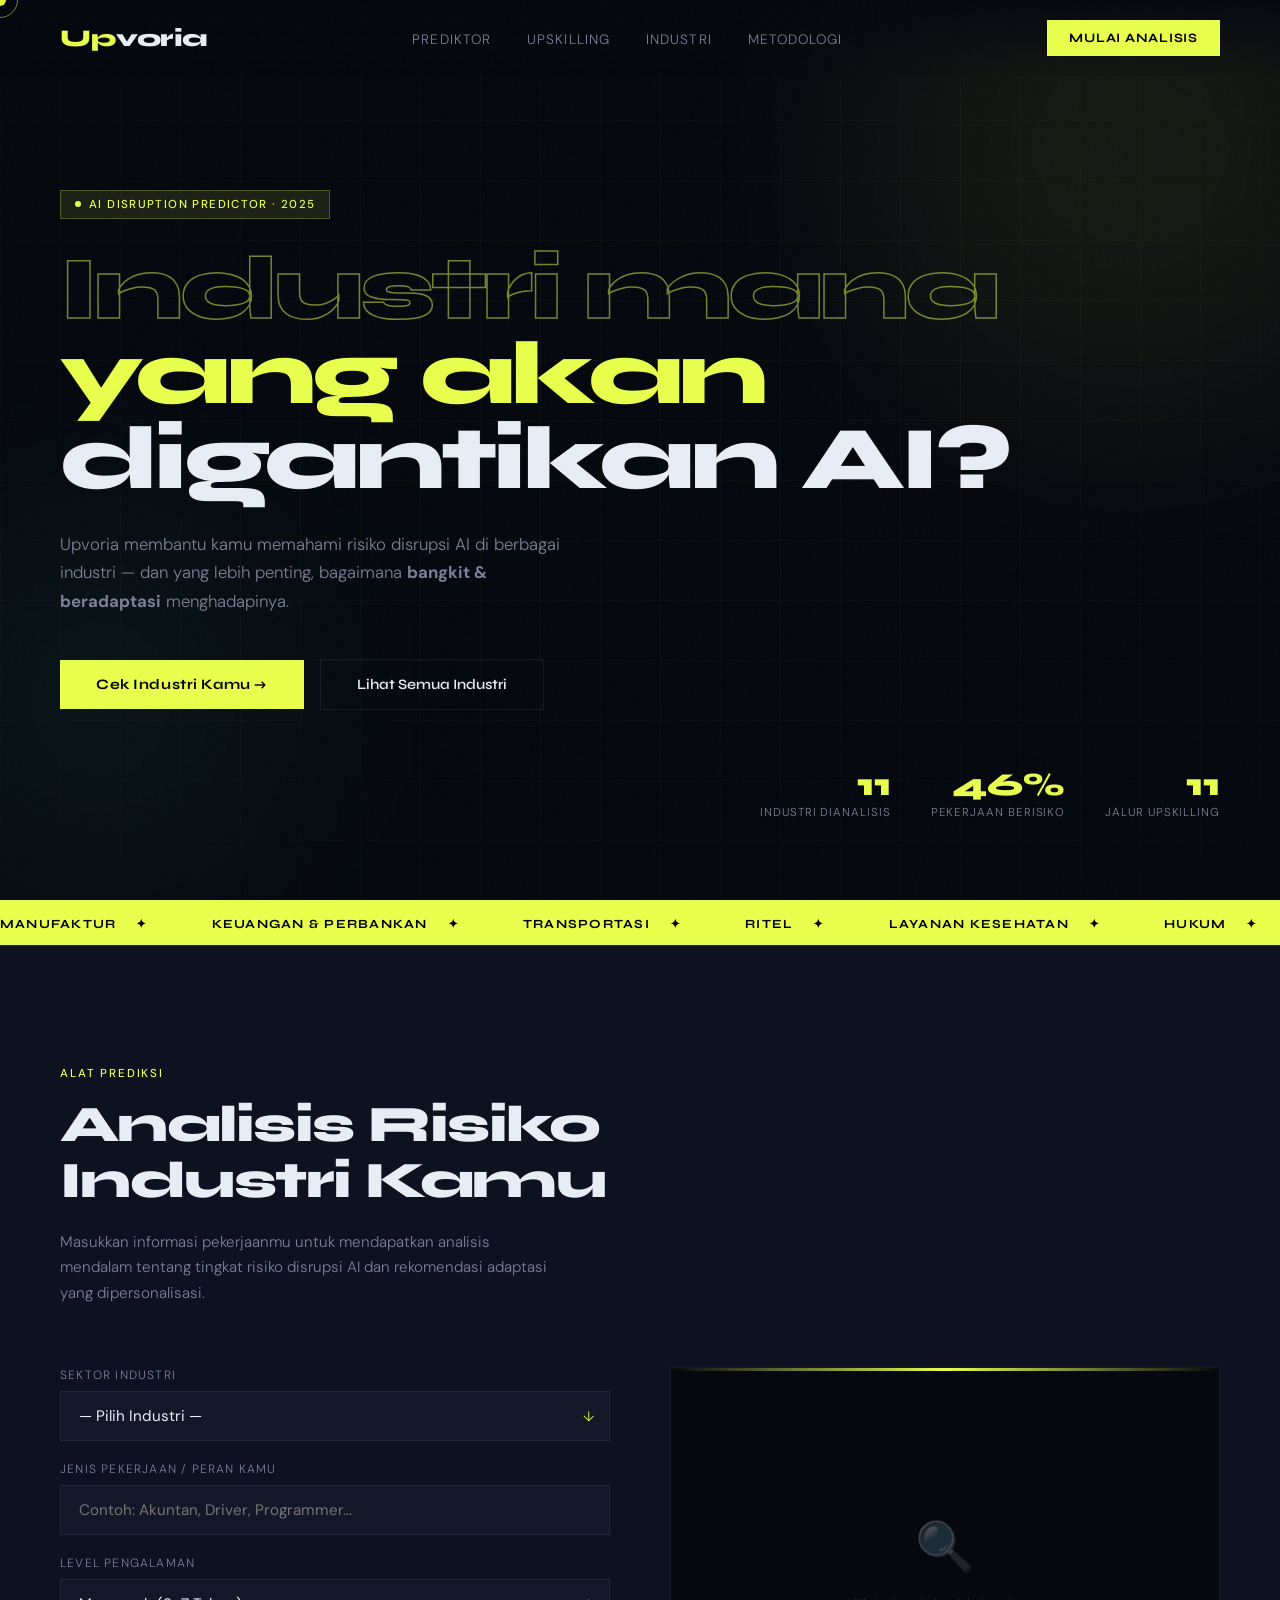
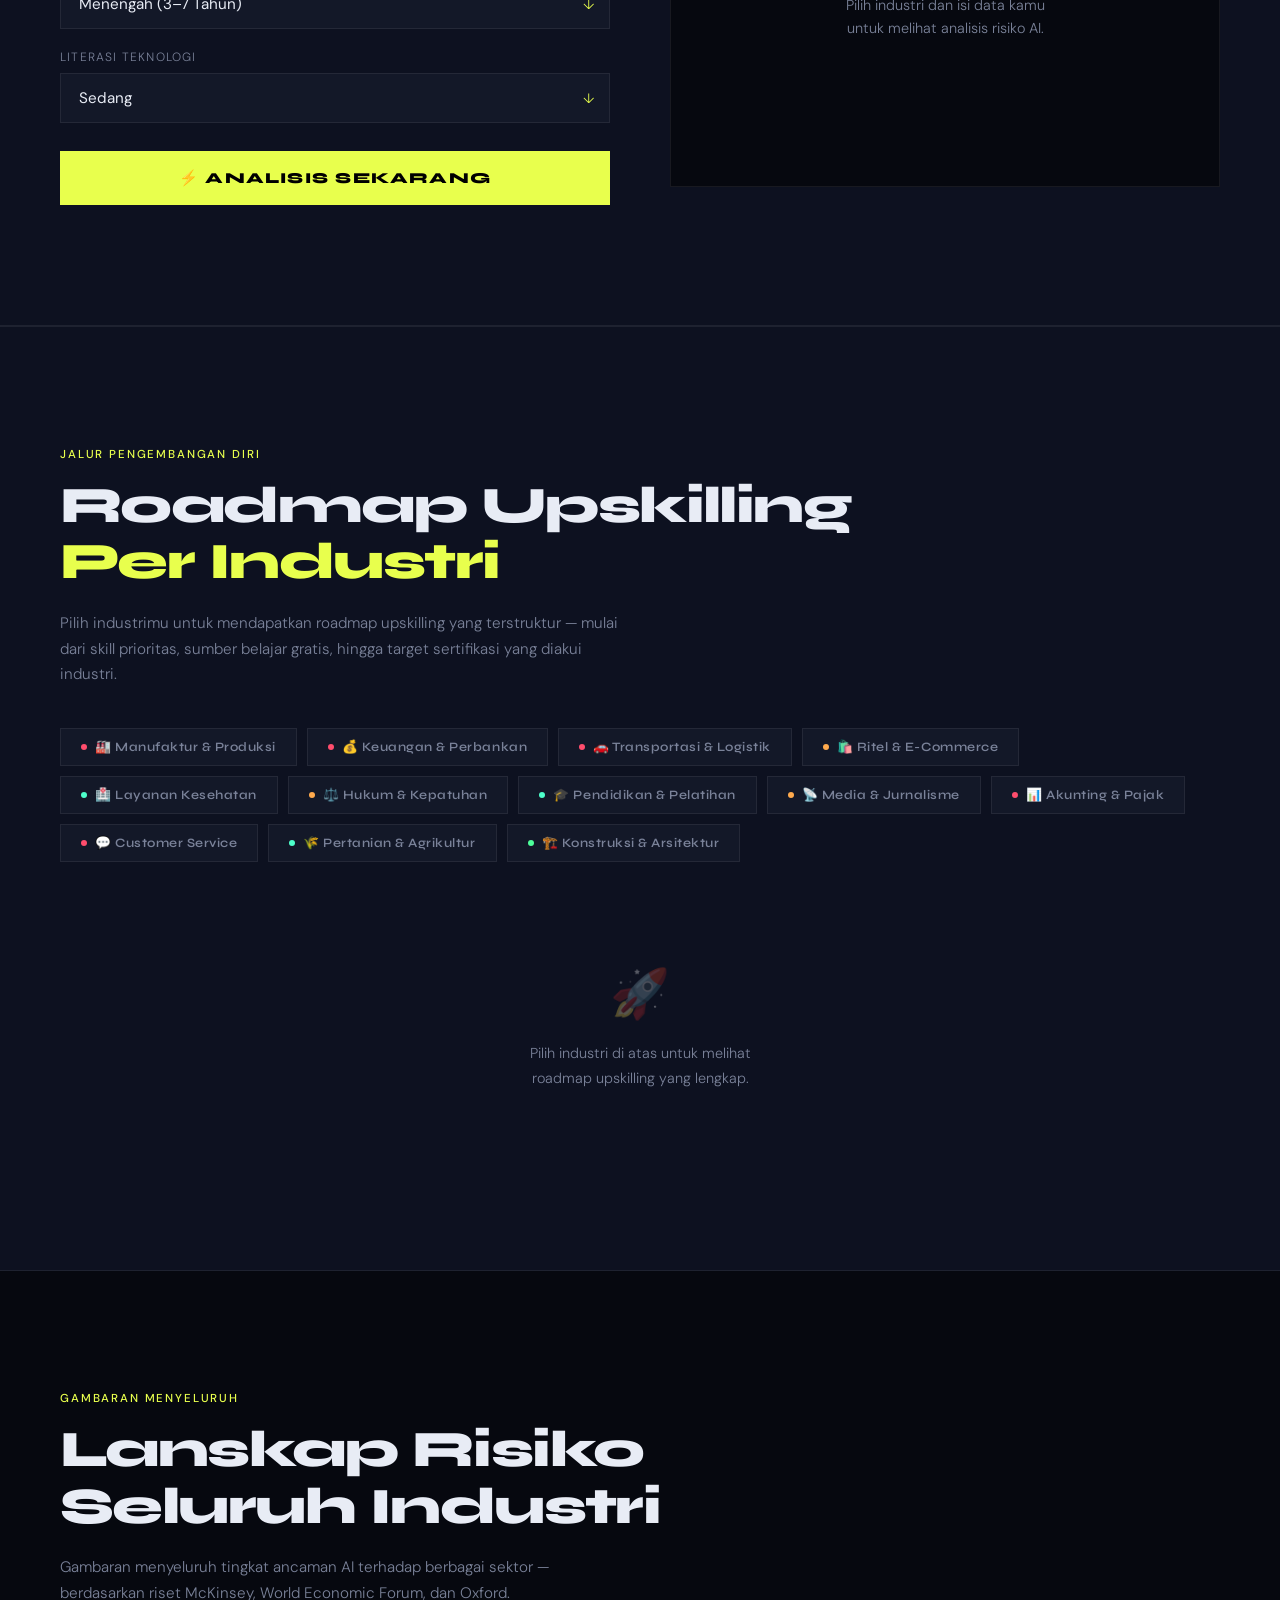
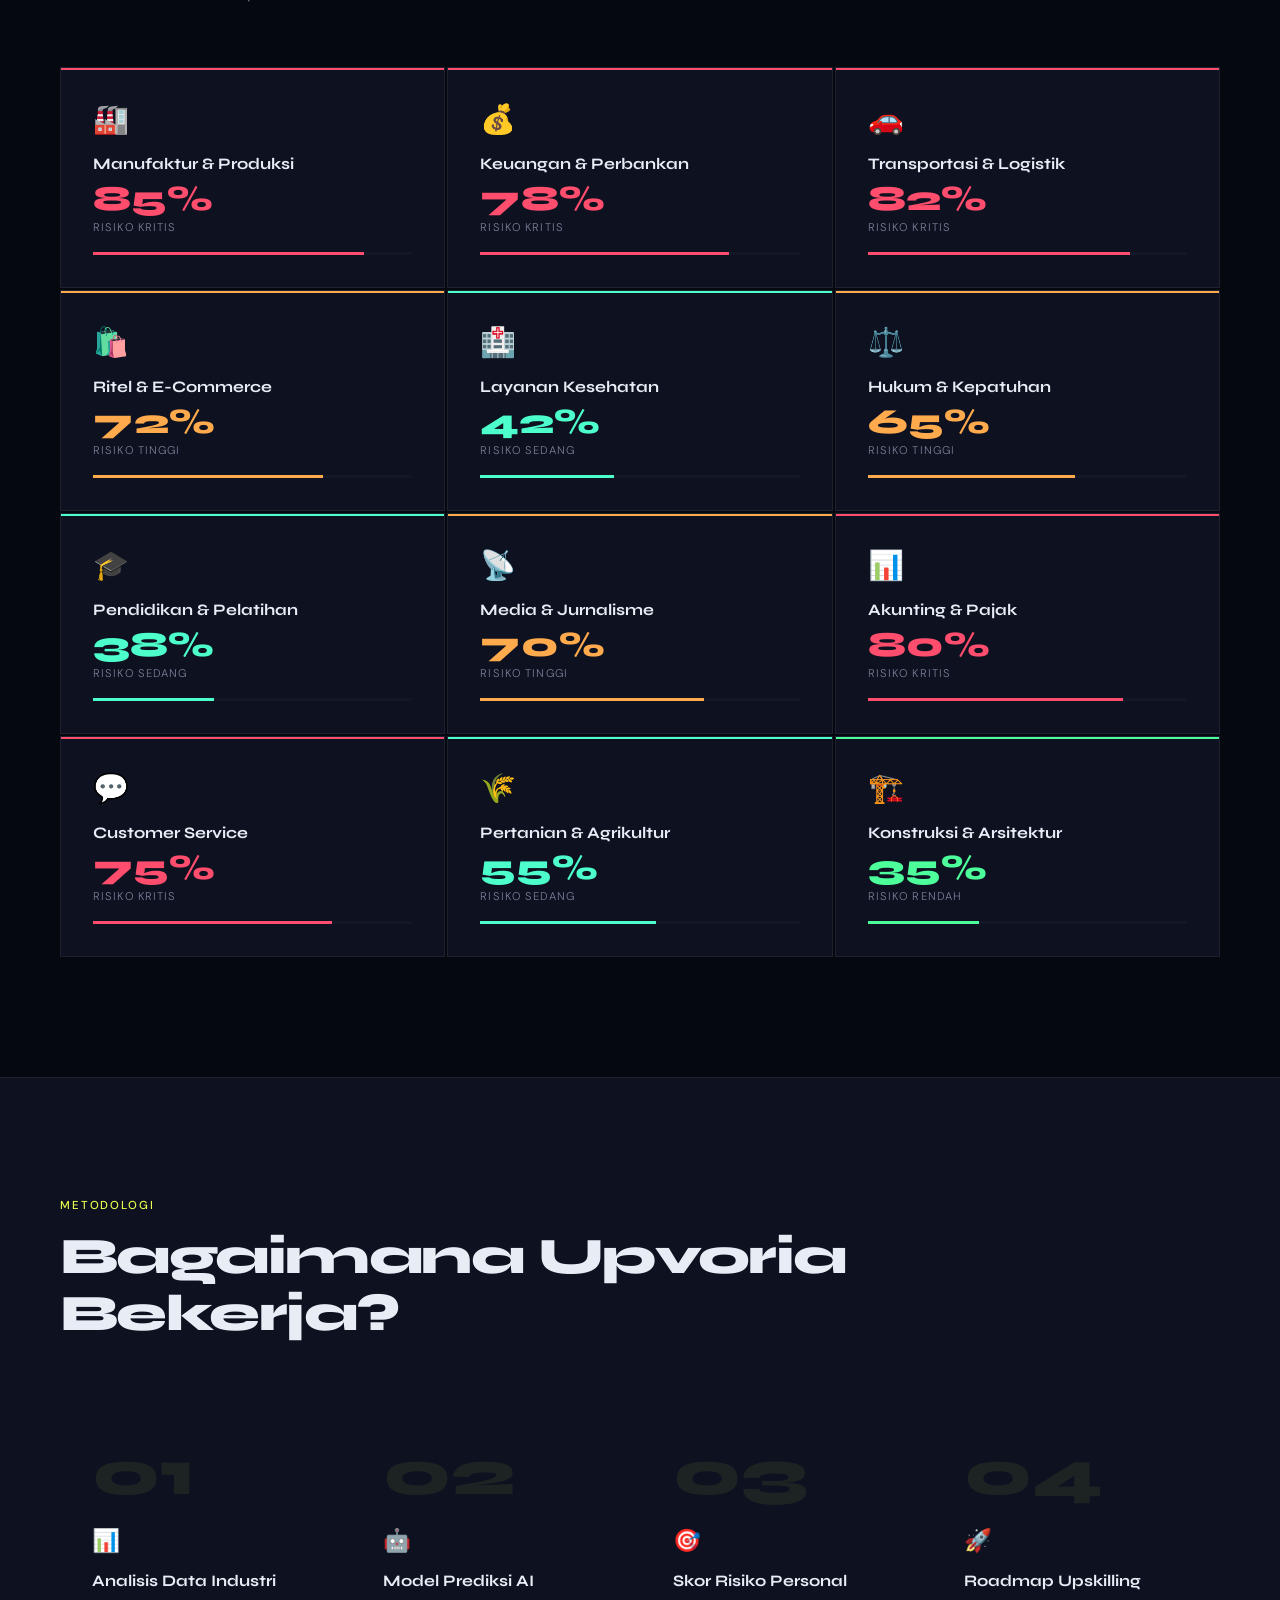
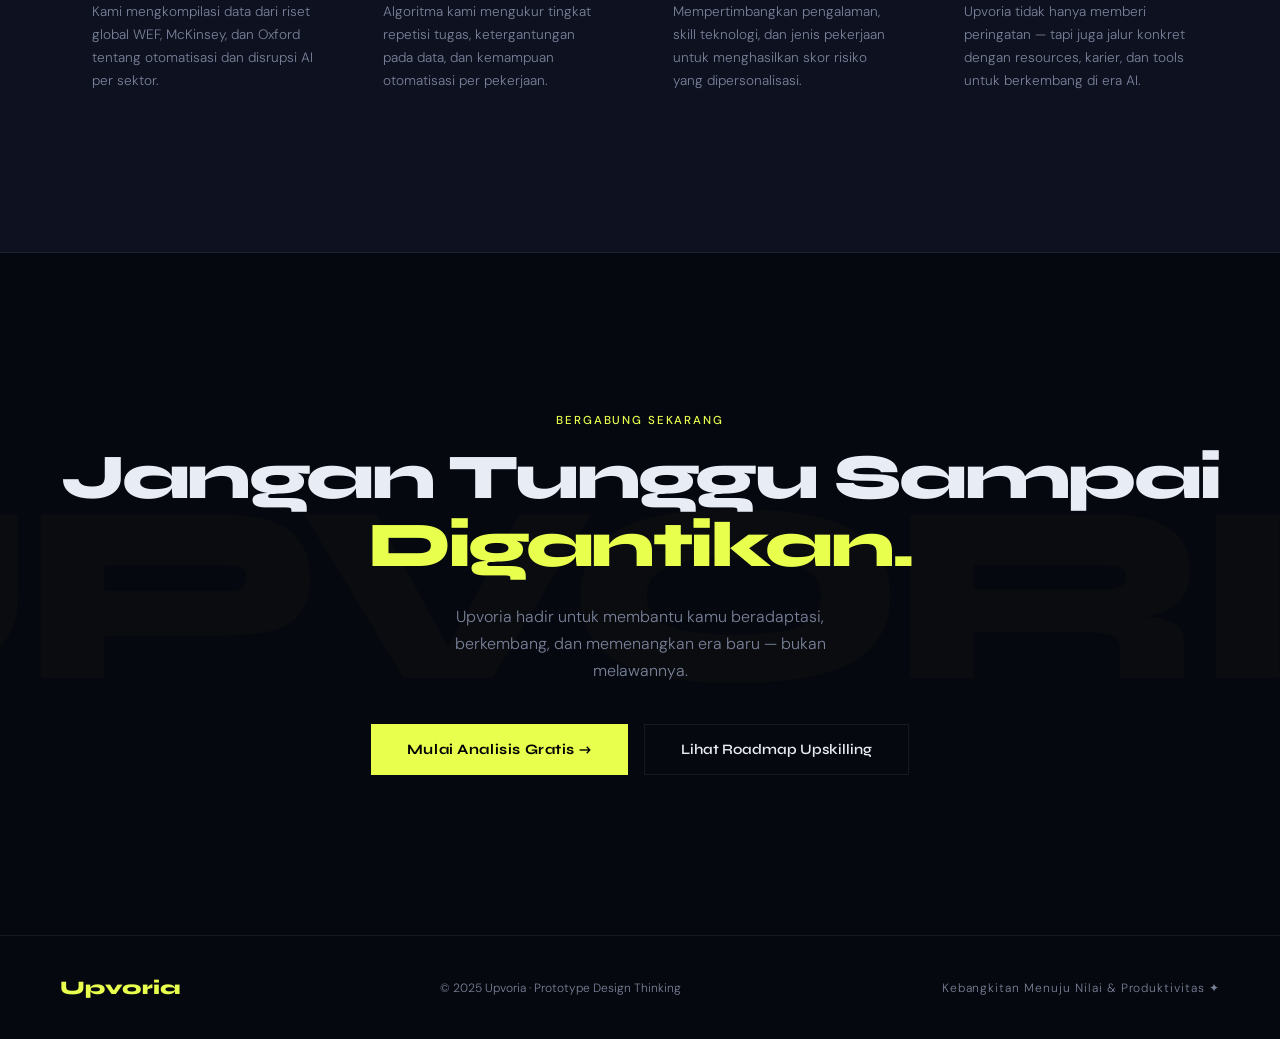
==== index.html @ c42e3f9f "Add files via upload" ====
<!DOCTYPE html>
<html lang="id">
<head>
  <meta charset="UTF-8" />
  <meta name="viewport" content="width=device-width, initial-scale=1.0" />
  <title>Upvoria — Kebangkitan Menuju Nilai & Produktivitas</title>
  <link href="https://fonts.googleapis.com/css2?family=Syne:wght@400;600;700;800&family=DM+Sans:ital,wght@0,300;0,400;0,500;1,300&display=swap" rel="stylesheet" />
  <link rel="stylesheet" href="style.css" />
</head>
<body>

  <!-- CURSOR -->
  <div class="cursor" id="cursor"></div>
  <div class="cursor-ring" id="cursorRing"></div>

  <!-- NAV -->
  <nav>
    <div class="logo">Up<span>voria</span></div>
    <ul class="nav-links">
      <li><a href="#predictor">Prediktor</a></li>
      <li><a href="#upskilling">Upskilling</a></li>
      <li><a href="#industries">Industri</a></li>
      <li><a href="#cara-kerja">Metodologi</a></li>
    </ul>
    <button class="nav-cta" onclick="document.getElementById('predictor').scrollIntoView({behavior:'smooth'})">Mulai Analisis</button>
  </nav>

  <!-- HERO -->
  <section class="hero" id="hero">
    <div class="hero-grid"></div>
    <div class="hero-orb orb1"></div>
    <div class="hero-orb orb2"></div>

    <div class="hero-tag">AI Disruption Predictor · 2025</div>
    <h1 class="hero-title">
      <span class="outline">Industri mana</span>
      <span class="accent">yang akan</span>
      <span>digantikan AI?</span>
    </h1>
    <p class="hero-sub">Upvoria membantu kamu memahami risiko disrupsi AI di berbagai industri — dan yang lebih penting, bagaimana <strong>bangkit &amp; beradaptasi</strong> menghadapinya.</p>
    <div class="hero-actions">
      <button class="btn-primary" onclick="document.getElementById('predictor').scrollIntoView({behavior:'smooth'})">
        <span>Cek Industri Kamu →</span>
      </button>
      <button class="btn-ghost" onclick="document.getElementById('industries').scrollIntoView({behavior:'smooth'})">Lihat Semua Industri</button>
    </div>

    <div class="hero-stats">
      <div class="stat-item">
        <div class="stat-num" id="counter1">0</div>
        <div class="stat-label">Industri Dianalisis</div>
      </div>
      <div class="stat-item">
        <div class="stat-num" id="counter2">0%</div>
        <div class="stat-label">Pekerjaan Berisiko</div>
      </div>
      <div class="stat-item">
        <div class="stat-num" id="counter3">0</div>
        <div class="stat-label">Jalur Upskilling</div>
      </div>
    </div>
  </section>

  <!-- TICKER -->
  <div class="ticker">
    <div class="ticker-track" id="tickerTrack">
      <span class="ticker-item">Manufaktur</span>
      <span class="ticker-item">Keuangan & Perbankan</span>
      <span class="ticker-item">Transportasi</span>
      <span class="ticker-item">Ritel</span>
      <span class="ticker-item">Layanan Kesehatan</span>
      <span class="ticker-item">Hukum</span>
      <span class="ticker-item">Pendidikan</span>
      <span class="ticker-item">Media & Jurnalisme</span>
      <span class="ticker-item">Akunting</span>
      <span class="ticker-item">Customer Service</span>
      <span class="ticker-item">Pertanian</span>
      <span class="ticker-item">Konstruksi</span>
      <span class="ticker-item">Manufaktur</span>
      <span class="ticker-item">Keuangan & Perbankan</span>
      <span class="ticker-item">Transportasi</span>
      <span class="ticker-item">Ritel</span>
      <span class="ticker-item">Layanan Kesehatan</span>
      <span class="ticker-item">Hukum</span>
      <span class="ticker-item">Pendidikan</span>
      <span class="ticker-item">Media & Jurnalisme</span>
      <span class="ticker-item">Akunting</span>
      <span class="ticker-item">Customer Service</span>
      <span class="ticker-item">Pertanian</span>
      <span class="ticker-item">Konstruksi</span>
    </div>
  </div>

  <!-- PREDICTOR -->
  <section id="predictor">
    <p class="section-label reveal">Alat Prediksi</p>
    <h2 class="section-title reveal">Analisis Risiko<br>Industri Kamu</h2>
    <p class="reveal" style="color:var(--muted);max-width:500px;font-size:0.95rem;line-height:1.7;">Masukkan informasi pekerjaanmu untuk mendapatkan analisis mendalam tentang tingkat risiko disrupsi AI dan rekomendasi adaptasi yang dipersonalisasi.</p>

    <div class="predictor-layout">
      <div class="predictor-form-wrap reveal">
        <div class="input-group">
          <label>Sektor Industri</label>
          <div class="select-arrow">
            <select id="industrySelect">
              <option value="">— Pilih Industri —</option>
              <option value="manufaktur">Manufaktur & Produksi</option>
              <option value="keuangan">Keuangan & Perbankan</option>
              <option value="transportasi">Transportasi & Logistik</option>
              <option value="ritel">Ritel & E-Commerce</option>
              <option value="kesehatan">Layanan Kesehatan</option>
              <option value="hukum">Hukum & Kepatuhan</option>
              <option value="pendidikan">Pendidikan & Pelatihan</option>
              <option value="media">Media & Jurnalisme</option>
              <option value="akunting">Akunting & Pajak</option>
              <option value="customer_service">Customer Service</option>
              <option value="pertanian">Pertanian & Agrikultur</option>
              <option value="konstruksi">Konstruksi & Arsitektur</option>
            </select>
          </div>
        </div>
        <div class="input-group">
          <label>Jenis Pekerjaan / Peran Kamu</label>
          <input type="text" id="jobInput" placeholder="Contoh: Akuntan, Driver, Programmer..." />
        </div>
        <div class="input-group">
          <label>Level Pengalaman</label>
          <div class="select-arrow">
            <select id="expSelect">
              <option value="menengah">Menengah (3–7 Tahun)</option>
              <option value="pemula">Pemula (0–2 Tahun)</option>
              <option value="senior">Senior (8+ Tahun)</option>
            </select>
          </div>
        </div>
        <div class="input-group">
          <label>Literasi Teknologi</label>
          <div class="select-arrow">
            <select id="techSelect">
              <option value="sedang">Sedang</option>
              <option value="tinggi">Tinggi — Aktif pakai AI tools</option>
              <option value="rendah">Rendah — Belum familiar</option>
            </select>
          </div>
        </div>
        <button class="predict-btn" onclick="runPrediction()">⚡ Analisis Sekarang</button>
      </div>

      <!-- RESULT PANEL -->
      <div class="result-panel reveal reveal-delay-1">
        <div class="loading-overlay" id="loadingOverlay" style="display:none;">
          <div class="loading-spinner"></div>
        </div>
        <div class="result-empty" id="resultEmpty">
          <div class="result-empty-icon">🔍</div>
          <p>Pilih industri dan isi data kamu<br>untuk melihat analisis risiko AI.</p>
        </div>
        <div class="result-content" id="resultContent">
          <div class="risk-header">
            <div class="risk-industry" id="rIndustry"></div>
            <span class="risk-badge" id="rBadge"></span>
          </div>
          <div class="risk-meter">
            <div class="risk-meter-label">
              <span>Risiko Tergantikan AI</span>
              <strong id="rPct"></strong>
            </div>
            <div class="meter-track">
              <div class="meter-fill" id="rMeter"></div>
            </div>
          </div>
          <div class="risk-insights">
            <div class="insight-card">
              <div class="insight-card-label">Horizon Waktu</div>
              <div class="insight-card-val" id="rHorizon"></div>
            </div>
            <div class="insight-card">
              <div class="insight-card-label">Dampak</div>
              <div class="insight-card-val" id="rImpact"></div>
            </div>
            <div class="insight-card">
              <div class="insight-card-label">Urgensi</div>
              <div class="insight-card-val" id="rUrgency"></div>
            </div>
            <div class="insight-card">
              <div class="insight-card-label">Kemampuan Adaptasi</div>
              <div class="insight-card-val" id="rAdapt"></div>
            </div>
          </div>
          <p class="risk-desc" id="rDesc"></p>
          <div class="actions-header">
            <span>Langkah Adaptasi Prioritas</span>
            <button class="upskilling-btn" id="goUpskillingBtn" onclick="scrollToUpskilling()">
              Lihat Roadmap Upskilling Lengkap →
            </button>
          </div>
          <ul class="risk-actions-list" id="rActions"></ul>
        </div>
      </div>
    </div>
  </section>

  <!-- UPSKILLING SECTION -->
  <section id="upskilling">
    <p class="section-label reveal">Jalur Pengembangan Diri</p>
    <h2 class="section-title reveal">Roadmap Upskilling<br><span style="color:var(--accent)">Per Industri</span></h2>
    <p class="reveal" style="color:var(--muted);max-width:560px;font-size:0.95rem;line-height:1.7;margin-bottom:0;">
      Pilih industrimu untuk mendapatkan roadmap upskilling yang terstruktur — mulai dari skill prioritas, sumber belajar gratis, hingga target sertifikasi yang diakui industri.
    </p>

    <!-- Industry Pills -->
    <div class="upskilling-pills reveal" id="upskillingPills"></div>

    <!-- Upskilling Content -->
    <div class="upskilling-empty" id="upskillingEmpty">
      <div class="upskilling-empty-icon">🚀</div>
      <p>Pilih industri di atas untuk melihat<br>roadmap upskilling yang lengkap.</p>
    </div>

    <div class="upskilling-content" id="upskillingContent" style="display:none;">
      <!-- Header -->
      <div class="upskilling-header reveal">
        <div class="upskilling-title-wrap">
          <span class="upskilling-icon-big" id="uIcon"></span>
          <div>
            <h3 class="upskilling-industry-name" id="uName"></h3>
            <p class="upskilling-subtitle" id="uSubtitle"></p>
          </div>
        </div>
        <div class="upskilling-risk-pill" id="uRiskPill"></div>
      </div>

      <!-- Tabs -->
      <div class="upskilling-tabs">
        <button class="utab active" data-tab="roadmap" onclick="switchTab('roadmap', this)">📍 Roadmap Skill</button>
        <button class="utab" data-tab="resources" onclick="switchTab('resources', this)">📚 Sumber Belajar</button>
        <button class="utab" data-tab="careers" onclick="switchTab('careers', this)">💼 Karier Masa Depan</button>
        <button class="utab" data-tab="tools" onclick="switchTab('tools', this)">🛠️ Tools AI Relevan</button>
      </div>

      <!-- Tab: Roadmap -->
      <div class="utab-panel active" id="panel-roadmap">
        <div class="roadmap-timeline" id="roadmapTimeline"></div>
      </div>

      <!-- Tab: Resources -->
      <div class="utab-panel" id="panel-resources">
        <div class="resources-grid" id="resourcesGrid"></div>
      </div>

      <!-- Tab: Careers -->
      <div class="utab-panel" id="panel-careers">
        <div class="careers-grid" id="careersGrid"></div>
      </div>

      <!-- Tab: Tools -->
      <div class="utab-panel" id="panel-tools">
        <div class="tools-grid" id="toolsGrid"></div>
      </div>
    </div>
  </section>

  <!-- INDUSTRIES GRID -->
  <section id="industries">
    <p class="section-label reveal">Gambaran Menyeluruh</p>
    <h2 class="section-title reveal">Lanskap Risiko<br>Seluruh Industri</h2>
    <p class="reveal" style="color:var(--muted);max-width:500px;font-size:0.95rem;line-height:1.7;margin-bottom:0;">Gambaran menyeluruh tingkat ancaman AI terhadap berbagai sektor — berdasarkan riset McKinsey, World Economic Forum, dan Oxford.</p>

    <div class="industries-grid" id="industriesGrid"></div>
  </section>

  <!-- HOW IT WORKS -->
  <section id="cara-kerja">
    <p class="section-label reveal">Metodologi</p>
    <h2 class="section-title reveal">Bagaimana Upvoria<br>Bekerja?</h2>

    <div class="steps-grid">
      <div class="step-card reveal">
        <div class="step-num">01</div>
        <span class="step-icon">📊</span>
        <div class="step-title">Analisis Data Industri</div>
        <div class="step-desc">Kami mengkompilasi data dari riset global WEF, McKinsey, dan Oxford tentang otomatisasi dan disrupsi AI per sektor.</div>
      </div>
      <div class="step-card reveal reveal-delay-1">
        <div class="step-num">02</div>
        <span class="step-icon">🤖</span>
        <div class="step-title">Model Prediksi AI</div>
        <div class="step-desc">Algoritma kami mengukur tingkat repetisi tugas, ketergantungan pada data, dan kemampuan otomatisasi per pekerjaan.</div>
      </div>
      <div class="step-card reveal reveal-delay-2">
        <div class="step-num">03</div>
        <span class="step-icon">🎯</span>
        <div class="step-title">Skor Risiko Personal</div>
        <div class="step-desc">Mempertimbangkan pengalaman, skill teknologi, dan jenis pekerjaan untuk menghasilkan skor risiko yang dipersonalisasi.</div>
      </div>
      <div class="step-card reveal reveal-delay-3">
        <div class="step-num">04</div>
        <span class="step-icon">🚀</span>
        <div class="step-title">Roadmap Upskilling</div>
        <div class="step-desc">Upvoria tidak hanya memberi peringatan — tapi juga jalur konkret dengan resources, karier, dan tools untuk berkembang di era AI.</div>
      </div>
    </div>
  </section>

  <!-- CTA -->
  <section id="cta">
    <p class="section-label reveal">Bergabung Sekarang</p>
    <h2 class="cta-title reveal">Jangan Tunggu Sampai<br><em>Digantikan.</em></h2>
    <p class="cta-sub reveal">Upvoria hadir untuk membantu kamu beradaptasi, berkembang, dan memenangkan era baru — bukan melawannya.</p>
    <div class="reveal" style="display:flex;gap:16px;justify-content:center;flex-wrap:wrap;">
      <button class="btn-primary" onclick="document.getElementById('predictor').scrollIntoView({behavior:'smooth'})">
        <span>Mulai Analisis Gratis →</span>
      </button>
      <button class="btn-ghost" onclick="document.getElementById('upskilling').scrollIntoView({behavior:'smooth'})">Lihat Roadmap Upskilling</button>
    </div>
  </section>

  <!-- FOOTER -->
  <footer>
    <div class="footer-logo">Upvoria</div>
    <div class="footer-copy">© 2025 Upvoria · Prototype Design Thinking</div>
    <div class="footer-tagline">Kebangkitan Menuju Nilai & Produktivitas ✦</div>
  </footer>

  <script src="script.js"></script>
</body>
</html>
---- style.css ----
/* ===================================
   UPVORIA — style.css
   =================================== */

:root {
  --bg: #06080f;
  --surface: #0d1120;
  --surface2: #131828;
  --surface3: #1a2035;
  --accent: #e8ff4d;
  --accent2: #4dffcb;
  --danger: #ff4d6d;
  --warn: #ffaa4d;
  --safe: #4dff9b;
  --text: #e8ecf5;
  --muted: #7a8299;
  --border: rgba(255,255,255,0.07);
  --glow: rgba(232, 255, 77, 0.15);
}

* { margin: 0; padding: 0; box-sizing: border-box; }
html { scroll-behavior: smooth; }

body {
  background: var(--bg);
  color: var(--text);
  font-family: 'DM Sans', sans-serif;
  font-weight: 300;
  overflow-x: hidden;
  cursor: none;
}

/* ─── CURSOR ─── */
.cursor {
  width: 12px; height: 12px;
  background: var(--accent);
  border-radius: 50%;
  position: fixed;
  pointer-events: none;
  z-index: 9999;
  transform: translate(-50%, -50%);
  transition: transform 0.1s, width 0.2s, height 0.2s;
  mix-blend-mode: difference;
}
.cursor-ring {
  width: 36px; height: 36px;
  border: 1.5px solid var(--accent);
  border-radius: 50%;
  position: fixed;
  pointer-events: none;
  z-index: 9998;
  transform: translate(-50%, -50%);
  transition: transform 0.12s ease, width 0.3s, height 0.3s, opacity 0.3s;
  opacity: 0.5;
}

/* ─── NOISE OVERLAY ─── */
body::before {
  content: '';
  position: fixed; inset: 0;
  background-image: url("data:image/svg+xml,%3Csvg viewBox='0 0 256 256' xmlns='http://www.w3.org/2000/svg'%3E%3Cfilter id='noise'%3E%3CfeTurbulence type='fractalNoise' baseFrequency='0.9' numOctaves='4' stitchTiles='stitch'/%3E%3C/filter%3E%3Crect width='100%25' height='100%25' filter='url(%23noise)' opacity='0.04'/%3E%3C/svg%3E");
  pointer-events: none;
  z-index: 9997;
  opacity: 0.4;
}

/* ─── NAV ─── */
nav {
  position: fixed; top: 0; left: 0; right: 0;
  z-index: 100;
  padding: 20px 60px;
  display: flex; align-items: center; justify-content: space-between;
  background: linear-gradient(to bottom, rgba(6,8,15,0.95) 0%, transparent 100%);
  backdrop-filter: blur(4px);
}
.logo {
  font-family: 'Syne', sans-serif;
  font-weight: 800;
  font-size: 1.5rem;
  letter-spacing: -0.02em;
  color: var(--accent);
}
.logo span { color: var(--text); }
.nav-links { display: flex; gap: 36px; list-style: none; }
.nav-links a {
  color: var(--muted);
  text-decoration: none;
  font-size: 0.85rem;
  letter-spacing: 0.08em;
  text-transform: uppercase;
  transition: color 0.2s;
}
.nav-links a:hover { color: var(--accent); }
.nav-cta {
  background: var(--accent);
  color: #000;
  border: none;
  padding: 10px 22px;
  font-family: 'Syne', sans-serif;
  font-weight: 700;
  font-size: 0.8rem;
  letter-spacing: 0.06em;
  text-transform: uppercase;
  cursor: none;
  transition: background 0.2s, transform 0.15s;
}
.nav-cta:hover { background: #fff; transform: translateY(-1px); }

/* ─── HERO ─── */
.hero {
  min-height: 100vh;
  display: flex; flex-direction: column;
  justify-content: center;
  padding: 0 60px;
  position: relative;
  overflow: hidden;
}
.hero-grid {
  position: absolute; inset: 0;
  background-image:
    linear-gradient(rgba(232,255,77,0.03) 1px, transparent 1px),
    linear-gradient(90deg, rgba(232,255,77,0.03) 1px, transparent 1px);
  background-size: 60px 60px;
  mask-image: radial-gradient(ellipse 80% 80% at 50% 50%, black 30%, transparent 100%);
}
.hero-orb {
  position: absolute;
  border-radius: 50%;
  filter: blur(120px);
  pointer-events: none;
  animation: drift 8s ease-in-out infinite alternate;
}
.orb1 { width: 500px; height: 500px; background: rgba(232,255,77,0.08); top: -100px; right: -100px; }
.orb2 { width: 400px; height: 400px; background: rgba(77,255,203,0.06); bottom: 0; left: -100px; animation-delay: -4s; }
@keyframes drift {
  from { transform: translate(0,0) scale(1); }
  to { transform: translate(30px, 20px) scale(1.05); }
}

.hero-tag {
  display: inline-flex; align-items: center; gap: 8px;
  background: rgba(232,255,77,0.1);
  border: 1px solid rgba(232,255,77,0.25);
  color: var(--accent);
  padding: 6px 14px;
  font-size: 0.72rem;
  letter-spacing: 0.12em;
  text-transform: uppercase;
  font-weight: 500;
  width: fit-content;
  margin-bottom: 28px;
  animation: fadeUp 0.8s ease forwards;
}
.hero-tag::before {
  content: '';
  width: 6px; height: 6px;
  background: var(--accent);
  border-radius: 50%;
  animation: pulse 2s infinite;
}
@keyframes pulse { 0%,100%{opacity:1;} 50%{opacity:0.3;} }

.hero-title {
  font-family: 'Syne', sans-serif;
  font-weight: 800;
  font-size: clamp(3rem, 7vw, 6.5rem);
  line-height: 0.95;
  letter-spacing: -0.04em;
  margin-bottom: 28px;
  animation: fadeUp 0.8s 0.15s ease both;
}
.hero-title .accent { color: var(--accent); display: block; }
.hero-title .outline {
  -webkit-text-stroke: 1.5px rgba(232,255,77,0.5);
  color: transparent;
}

.hero-sub {
  max-width: 520px;
  color: var(--muted);
  font-size: 1.05rem;
  line-height: 1.7;
  margin-bottom: 44px;
  animation: fadeUp 0.8s 0.3s ease both;
}

.hero-actions {
  display: flex; gap: 16px; align-items: center;
  animation: fadeUp 0.8s 0.45s ease both;
}

.btn-primary {
  background: var(--accent);
  color: #000;
  border: none;
  padding: 16px 36px;
  font-family: 'Syne', sans-serif;
  font-weight: 700;
  font-size: 0.9rem;
  letter-spacing: 0.04em;
  cursor: none;
  transition: all 0.2s;
  position: relative;
  overflow: hidden;
}
.btn-primary::after {
  content: '';
  position: absolute; inset: 0;
  background: #fff;
  transform: translateX(-101%);
  transition: transform 0.3s;
}
.btn-primary:hover::after { transform: translateX(0); }
.btn-primary:hover span { color: #000; }
.btn-primary span { position: relative; z-index: 1; }

.btn-ghost {
  background: transparent;
  color: var(--text);
  border: 1px solid var(--border);
  padding: 16px 36px;
  font-family: 'Syne', sans-serif;
  font-weight: 600;
  font-size: 0.9rem;
  cursor: none;
  transition: all 0.2s;
}
.btn-ghost:hover { border-color: var(--accent); color: var(--accent); }

.hero-stats {
  position: absolute; right: 60px; bottom: 80px;
  display: flex; gap: 40px;
  animation: fadeUp 0.8s 0.6s ease both;
}
.stat-item { text-align: right; }
.stat-num {
  font-family: 'Syne', sans-serif;
  font-size: 2rem;
  font-weight: 800;
  color: var(--accent);
  line-height: 1;
}
.stat-label {
  font-size: 0.72rem;
  color: var(--muted);
  letter-spacing: 0.08em;
  text-transform: uppercase;
  margin-top: 4px;
}

@keyframes fadeUp {
  from { opacity: 0; transform: translateY(24px); }
  to { opacity: 1; transform: translateY(0); }
}

/* ─── TICKER ─── */
.ticker {
  background: var(--accent);
  color: #000;
  padding: 12px 0;
  overflow: hidden;
  white-space: nowrap;
}
.ticker-track {
  display: inline-block;
  animation: ticker 30s linear infinite;
}
.ticker-item {
  display: inline-flex; align-items: center; gap: 20px;
  font-family: 'Syne', sans-serif;
  font-size: 0.78rem;
  font-weight: 700;
  letter-spacing: 0.1em;
  text-transform: uppercase;
  margin-right: 60px;
}
.ticker-item::after { content: '✦'; }
@keyframes ticker { from { transform: translateX(0); } to { transform: translateX(-50%); } }

/* ─── SECTION BASE ─── */
section { padding: 120px 60px; }
.section-label {
  font-size: 0.72rem;
  letter-spacing: 0.16em;
  text-transform: uppercase;
  color: var(--accent);
  font-weight: 500;
  margin-bottom: 16px;
}
.section-title {
  font-family: 'Syne', sans-serif;
  font-size: clamp(2rem, 4vw, 3.2rem);
  font-weight: 800;
  letter-spacing: -0.03em;
  line-height: 1.1;
  margin-bottom: 20px;
}

/* ─── PREDICTOR ─── */
#predictor {
  background: var(--surface);
  border-top: 1px solid var(--border);
  border-bottom: 1px solid var(--border);
}
.predictor-layout {
  display: grid;
  grid-template-columns: 1fr 1fr;
  gap: 60px;
  margin-top: 60px;
  align-items: start;
}
.predictor-form-wrap { position: relative; }
.input-group { margin-bottom: 20px; }
.input-group label {
  display: block;
  font-size: 0.75rem;
  letter-spacing: 0.1em;
  text-transform: uppercase;
  color: var(--muted);
  margin-bottom: 8px;
}
.input-group select,
.input-group input {
  width: 100%;
  background: var(--surface2);
  border: 1px solid var(--border);
  color: var(--text);
  padding: 14px 18px;
  font-family: 'DM Sans', sans-serif;
  font-size: 0.95rem;
  outline: none;
  cursor: none;
  transition: border-color 0.2s, box-shadow 0.2s;
  -webkit-appearance: none;
}
.input-group select:focus,
.input-group input:focus {
  border-color: var(--accent);
  box-shadow: 0 0 0 3px rgba(232,255,77,0.08);
}
.input-group select option { background: #0d1120; }
.select-arrow { position: relative; }
.select-arrow::after {
  content: '↓';
  position: absolute; right: 16px; top: 50%; transform: translateY(-50%);
  color: var(--accent);
  pointer-events: none;
  font-size: 0.85rem;
}
.predict-btn {
  width: 100%;
  background: var(--accent);
  color: #000;
  border: none;
  padding: 18px;
  font-family: 'Syne', sans-serif;
  font-weight: 800;
  font-size: 0.95rem;
  letter-spacing: 0.08em;
  text-transform: uppercase;
  cursor: none;
  transition: all 0.2s;
  margin-top: 8px;
  position: relative;
  overflow: hidden;
}
.predict-btn:hover { background: #fff; }
.predict-btn:active { transform: scale(0.99); }

/* ─── RESULT PANEL ─── */
.result-panel {
  background: var(--bg);
  border: 1px solid var(--border);
  padding: 40px;
  min-height: 420px;
  display: flex;
  flex-direction: column;
  justify-content: center;
  position: relative;
  overflow: hidden;
}
.result-panel::before {
  content: '';
  position: absolute; top: 0; left: 0; right: 0;
  height: 3px;
  background: linear-gradient(90deg, transparent, var(--accent), transparent);
  animation: scanline 3s ease-in-out infinite;
}
@keyframes scanline { 0%,100%{opacity:0;} 50%{opacity:1;} }

.result-empty { text-align: center; color: var(--muted); }
.result-empty-icon { font-size: 3rem; margin-bottom: 16px; opacity: 0.3; }
.result-empty p { font-size: 0.9rem; line-height: 1.6; }
.result-content { display: none; }
.result-content.active { display: block; animation: fadeUp 0.5s ease; }

.risk-header {
  display: flex; align-items: center; justify-content: space-between;
  margin-bottom: 28px;
}
.risk-industry {
  font-family: 'Syne', sans-serif;
  font-size: 1.6rem;
  font-weight: 800;
  letter-spacing: -0.02em;
}
.risk-badge {
  padding: 6px 14px;
  font-family: 'Syne', sans-serif;
  font-size: 0.72rem;
  font-weight: 700;
  letter-spacing: 0.1em;
  text-transform: uppercase;
}
.badge-kritis { background: rgba(255,77,109,0.15); color: var(--danger); border: 1px solid rgba(255,77,109,0.3); }
.badge-tinggi { background: rgba(255,170,77,0.15); color: var(--warn); border: 1px solid rgba(255,170,77,0.3); }
.badge-sedang { background: rgba(77,255,203,0.1); color: var(--accent2); border: 1px solid rgba(77,255,203,0.25); }
.badge-rendah { background: rgba(77,255,155,0.1); color: var(--safe); border: 1px solid rgba(77,255,155,0.25); }

.risk-meter { margin-bottom: 24px; }
.risk-meter-label {
  display: flex; justify-content: space-between;
  font-size: 0.72rem;
  color: var(--muted);
  letter-spacing: 0.08em;
  text-transform: uppercase;
  margin-bottom: 8px;
}
.risk-meter-label strong {
  font-family: 'Syne', sans-serif;
  font-size: 1.1rem;
  font-weight: 800;
  color: var(--text);
}
.meter-track {
  height: 8px;
  background: var(--surface2);
  border-radius: 0;
  overflow: hidden;
  position: relative;
}
.meter-fill {
  height: 100%;
  border-radius: 0;
  transition: width 1.2s cubic-bezier(0.22, 1, 0.36, 1);
  width: 0%;
  position: relative;
}
.meter-fill::after {
  content: '';
  position: absolute; right: 0; top: 0; bottom: 0;
  width: 20px;
  background: rgba(255,255,255,0.4);
  filter: blur(4px);
}

.risk-insights {
  display: grid; grid-template-columns: 1fr 1fr;
  gap: 12px;
  margin-bottom: 24px;
}
.insight-card {
  background: var(--surface2);
  border: 1px solid var(--border);
  padding: 14px 16px;
}
.insight-card-label {
  font-size: 0.65rem;
  letter-spacing: 0.1em;
  text-transform: uppercase;
  color: var(--muted);
  margin-bottom: 4px;
}
.insight-card-val {
  font-family: 'Syne', sans-serif;
  font-size: 1rem;
  font-weight: 700;
}

.risk-desc {
  font-size: 0.88rem;
  line-height: 1.7;
  color: var(--muted);
  margin-bottom: 20px;
  border-left: 2px solid var(--accent);
  padding-left: 16px;
}

.actions-header {
  display: flex;
  align-items: center;
  justify-content: space-between;
  margin-bottom: 12px;
  font-size: 0.75rem;
  letter-spacing: 0.1em;
  text-transform: uppercase;
  color: var(--muted);
}
.upskilling-btn {
  background: transparent;
  border: 1px solid var(--accent);
  color: var(--accent);
  padding: 6px 14px;
  font-family: 'Syne', sans-serif;
  font-size: 0.7rem;
  font-weight: 700;
  letter-spacing: 0.06em;
  text-transform: uppercase;
  cursor: none;
  transition: all 0.2s;
  white-space: nowrap;
}
.upskilling-btn:hover { background: var(--accent); color: #000; }

.risk-actions-list { list-style: none; }
.risk-actions-list li {
  display: flex; align-items: flex-start; gap: 10px;
  font-size: 0.85rem;
  color: var(--text);
  padding: 8px 0;
  border-bottom: 1px solid var(--border);
}
.risk-actions-list li:last-child { border-bottom: none; }
.risk-actions-list li::before {
  content: '→';
  color: var(--accent);
  font-size: 0.8rem;
  flex-shrink: 0;
  margin-top: 2px;
}

/* ─── LOADING ─── */
.loading-overlay {
  position: absolute; inset: 0;
  background: var(--bg);
  display: flex; align-items: center; justify-content: center;
  z-index: 10;
  transition: opacity 0.3s;
}
.loading-spinner {
  width: 40px; height: 40px;
  border: 2px solid var(--border);
  border-top-color: var(--accent);
  border-radius: 50%;
  animation: spin 0.8s linear infinite;
}
@keyframes spin { to { transform: rotate(360deg); } }

/* ─── UPSKILLING SECTION ─── */
#upskilling {
  background: var(--surface);
  border-top: 1px solid var(--border);
  border-bottom: 1px solid var(--border);
}

.upskilling-pills {
  display: flex;
  flex-wrap: wrap;
  gap: 10px;
  margin-top: 40px;
  margin-bottom: 40px;
}
.upill {
  background: var(--surface2);
  border: 1px solid var(--border);
  color: var(--muted);
  padding: 10px 20px;
  font-family: 'Syne', sans-serif;
  font-size: 0.8rem;
  font-weight: 600;
  letter-spacing: 0.04em;
  cursor: none;
  transition: all 0.2s;
  display: flex;
  align-items: center;
  gap: 8px;
}
.upill:hover { border-color: rgba(255,255,255,0.2); color: var(--text); }
.upill.active {
  background: var(--accent);
  border-color: var(--accent);
  color: #000;
}
.upill-dot {
  width: 6px; height: 6px;
  border-radius: 50%;
  flex-shrink: 0;
}

.upskilling-empty {
  text-align: center;
  color: var(--muted);
  padding: 60px 0;
}
.upskilling-empty-icon { font-size: 3rem; margin-bottom: 16px; opacity: 0.3; }
.upskilling-empty p { font-size: 0.9rem; line-height: 1.7; }

/* Upskilling Header */
.upskilling-header {
  display: flex;
  align-items: center;
  justify-content: space-between;
  padding: 32px 40px;
  background: var(--bg);
  border: 1px solid var(--border);
  margin-bottom: 2px;
}
.upskilling-title-wrap {
  display: flex;
  align-items: center;
  gap: 20px;
}
.upskilling-icon-big { font-size: 2.5rem; }
.upskilling-industry-name {
  font-family: 'Syne', sans-serif;
  font-size: 1.5rem;
  font-weight: 800;
  letter-spacing: -0.02em;
}
.upskilling-subtitle {
  font-size: 0.85rem;
  color: var(--muted);
  margin-top: 4px;
}
.upskilling-risk-pill {
  padding: 8px 20px;
  font-family: 'Syne', sans-serif;
  font-size: 0.75rem;
  font-weight: 700;
  letter-spacing: 0.08em;
  text-transform: uppercase;
}

/* Tabs */
.upskilling-tabs {
  display: flex;
  gap: 2px;
  margin-bottom: 2px;
}
.utab {
  flex: 1;
  padding: 16px 20px;
  background: var(--surface2);
  border: 1px solid var(--border);
  color: var(--muted);
  font-family: 'Syne', sans-serif;
  font-size: 0.8rem;
  font-weight: 700;
  letter-spacing: 0.04em;
  cursor: none;
  transition: all 0.2s;
  text-align: center;
}
.utab:hover { color: var(--text); background: var(--surface3); }
.utab.active {
  background: var(--accent);
  color: #000;
  border-color: var(--accent);
}

.utab-panel { display: none; }
.utab-panel.active { display: block; animation: fadeUp 0.4s ease; }

/* ─── ROADMAP TIMELINE ─── */
.roadmap-timeline {
  display: flex;
  flex-direction: column;
  gap: 2px;
}
.roadmap-phase {
  background: var(--bg);
  border: 1px solid var(--border);
  padding: 32px 40px;
  position: relative;
  display: grid;
  grid-template-columns: 200px 1fr;
  gap: 40px;
  align-items: start;
  transition: border-color 0.2s;
}
.roadmap-phase:hover { border-color: rgba(255,255,255,0.15); }
.roadmap-phase-left {
  position: relative;
}
.roadmap-phase-num {
  font-family: 'Syne', sans-serif;
  font-size: 3.5rem;
  font-weight: 800;
  color: rgba(232,255,77,0.06);
  line-height: 1;
  margin-bottom: 8px;
}
.roadmap-phase-label {
  font-size: 0.65rem;
  letter-spacing: 0.12em;
  text-transform: uppercase;
  color: var(--accent);
  font-weight: 500;
  margin-bottom: 4px;
}
.roadmap-phase-duration {
  font-family: 'Syne', sans-serif;
  font-size: 0.85rem;
  font-weight: 700;
  color: var(--text);
}
.roadmap-phase-title {
  font-family: 'Syne', sans-serif;
  font-size: 1.1rem;
  font-weight: 700;
  margin-bottom: 16px;
}
.roadmap-skills {
  display: flex;
  flex-wrap: wrap;
  gap: 8px;
  margin-bottom: 16px;
}
.skill-tag {
  background: var(--surface2);
  border: 1px solid var(--border);
  color: var(--text);
  padding: 5px 12px;
  font-size: 0.78rem;
  letter-spacing: 0.03em;
  transition: all 0.2s;
}
.skill-tag:hover {
  border-color: var(--accent);
  color: var(--accent);
}
.skill-tag.highlight {
  background: rgba(232,255,77,0.1);
  border-color: rgba(232,255,77,0.3);
  color: var(--accent);
}
.roadmap-phase-desc {
  font-size: 0.85rem;
  color: var(--muted);
  line-height: 1.7;
}
.roadmap-phase-cert {
  margin-top: 12px;
  display: flex;
  align-items: center;
  gap: 8px;
  font-size: 0.78rem;
  color: var(--accent2);
}
.roadmap-phase-cert::before {
  content: '🎓';
  font-size: 0.9rem;
}

/* ─── RESOURCES GRID ─── */
.resources-grid {
  display: grid;
  grid-template-columns: repeat(3, 1fr);
  gap: 2px;
}
.resource-card {
  background: var(--bg);
  border: 1px solid var(--border);
  padding: 28px 32px;
  transition: all 0.2s;
  position: relative;
  overflow: hidden;
}
.resource-card::before {
  content: '';
  position: absolute; top: 0; left: 0; right: 0;
  height: 2px;
  background: var(--accent);
  transform: scaleX(0);
  transition: transform 0.3s;
}
.resource-card:hover::before { transform: scaleX(1); }
.resource-card:hover { border-color: rgba(255,255,255,0.15); }
.resource-type {
  font-size: 0.62rem;
  letter-spacing: 0.14em;
  text-transform: uppercase;
  color: var(--muted);
  margin-bottom: 8px;
}
.resource-platform {
  font-family: 'Syne', sans-serif;
  font-size: 1rem;
  font-weight: 700;
  margin-bottom: 8px;
  display: flex;
  align-items: center;
  gap: 10px;
}
.resource-icon { font-size: 1.3rem; }
.resource-desc {
  font-size: 0.82rem;
  color: var(--muted);
  line-height: 1.6;
  margin-bottom: 14px;
}
.resource-tags {
  display: flex;
  flex-wrap: wrap;
  gap: 6px;
}
.resource-tag {
  background: var(--surface2);
  padding: 3px 10px;
  font-size: 0.7rem;
  color: var(--muted);
  border: 1px solid var(--border);
}
.resource-free {
  display: inline-block;
  background: rgba(77,255,155,0.1);
  border: 1px solid rgba(77,255,155,0.3);
  color: var(--safe);
  padding: 2px 8px;
  font-size: 0.65rem;
  letter-spacing: 0.06em;
  text-transform: uppercase;
  font-weight: 600;
  margin-bottom: 10px;
}
.resource-paid {
  display: inline-block;
  background: rgba(255,170,77,0.1);
  border: 1px solid rgba(255,170,77,0.3);
  color: var(--warn);
  padding: 2px 8px;
  font-size: 0.65rem;
  letter-spacing: 0.06em;
  text-transform: uppercase;
  font-weight: 600;
  margin-bottom: 10px;
}

/* ─── CAREERS GRID ─── */
.careers-grid {
  display: grid;
  grid-template-columns: repeat(2, 1fr);
  gap: 2px;
}
.career-card {
  background: var(--bg);
  border: 1px solid var(--border);
  padding: 32px 36px;
  position: relative;
  overflow: hidden;
  transition: all 0.2s;
}
.career-card:hover {
  border-color: rgba(255,255,255,0.15);
  transform: translateY(-2px);
}
.career-demand {
  font-size: 0.62rem;
  letter-spacing: 0.12em;
  text-transform: uppercase;
  margin-bottom: 12px;
  display: flex;
  align-items: center;
  gap: 6px;
}
.demand-dot {
  width: 6px; height: 6px;
  border-radius: 50%;
}
.career-title {
  font-family: 'Syne', sans-serif;
  font-size: 1.15rem;
  font-weight: 800;
  margin-bottom: 10px;
  letter-spacing: -0.02em;
}
.career-desc {
  font-size: 0.84rem;
  color: var(--muted);
  line-height: 1.65;
  margin-bottom: 16px;
}
.career-salary {
  display: flex;
  align-items: center;
  justify-content: space-between;
  padding-top: 16px;
  border-top: 1px solid var(--border);
}
.career-salary-num {
  font-family: 'Syne', sans-serif;
  font-size: 1rem;
  font-weight: 700;
  color: var(--accent);
}
.career-salary-label {
  font-size: 0.68rem;
  color: var(--muted);
  letter-spacing: 0.06em;
  text-transform: uppercase;
}
.career-growth {
  font-size: 0.78rem;
  color: var(--safe);
  font-weight: 500;
}

/* ─── TOOLS GRID ─── */
.tools-grid {
  display: grid;
  grid-template-columns: repeat(4, 1fr);
  gap: 2px;
}
.tool-card {
  background: var(--bg);
  border: 1px solid var(--border);
  padding: 24px 28px;
  transition: all 0.2s;
}
.tool-card:hover {
  border-color: rgba(232,255,77,0.3);
  background: rgba(232,255,77,0.02);
}
.tool-emoji { font-size: 1.8rem; margin-bottom: 12px; }
.tool-name {
  font-family: 'Syne', sans-serif;
  font-size: 0.95rem;
  font-weight: 700;
  margin-bottom: 6px;
}
.tool-use {
  font-size: 0.78rem;
  color: var(--muted);
  line-height: 1.5;
  margin-bottom: 12px;
}
.tool-type {
  font-size: 0.62rem;
  letter-spacing: 0.1em;
  text-transform: uppercase;
  color: var(--accent2);
  font-weight: 500;
}

/* ─── INDUSTRIES GRID ─── */
#industries { padding: 120px 60px; }
.industries-grid {
  display: grid;
  grid-template-columns: repeat(3, 1fr);
  gap: 2px;
  margin-top: 60px;
}
.industry-card {
  background: var(--surface);
  border: 1px solid var(--border);
  padding: 32px;
  position: relative;
  overflow: hidden;
  transition: transform 0.2s, border-color 0.2s;
  cursor: none;
}
.industry-card:hover {
  transform: translateY(-4px);
  border-color: rgba(255,255,255,0.15);
  z-index: 2;
}
.industry-card::before {
  content: '';
  position: absolute; top: 0; left: 0; right: 0;
  height: 2px;
}
.card-kritis::before { background: var(--danger); }
.card-tinggi::before { background: var(--warn); }
.card-sedang::before { background: var(--accent2); }
.card-rendah::before { background: var(--safe); }

.industry-icon { font-size: 1.8rem; margin-bottom: 16px; }
.industry-name {
  font-family: 'Syne', sans-serif;
  font-size: 1rem;
  font-weight: 700;
  margin-bottom: 8px;
}
.industry-risk-pct {
  font-family: 'Syne', sans-serif;
  font-size: 2.2rem;
  font-weight: 800;
  line-height: 1;
  margin-bottom: 4px;
}
.pct-kritis { color: var(--danger); }
.pct-tinggi { color: var(--warn); }
.pct-sedang { color: var(--accent2); }
.pct-rendah { color: var(--safe); }

.industry-risk-label {
  font-size: 0.7rem;
  letter-spacing: 0.1em;
  text-transform: uppercase;
  color: var(--muted);
}
.industry-bar {
  margin-top: 18px;
  height: 3px;
  background: var(--surface2);
}
.industry-bar-fill { height: 100%; transition: width 1s ease; }

/* ─── HOW IT WORKS ─── */
#cara-kerja {
  background: var(--surface);
  border-top: 1px solid var(--border);
  border-bottom: 1px solid var(--border);
}
.steps-grid {
  display: grid;
  grid-template-columns: repeat(4, 1fr);
  gap: 2px;
  margin-top: 60px;
}
.step-card { padding: 40px 32px; position: relative; }
.step-num {
  font-family: 'Syne', sans-serif;
  font-size: 4rem;
  font-weight: 800;
  color: rgba(232,255,77,0.08);
  line-height: 1;
  margin-bottom: 20px;
}
.step-title {
  font-family: 'Syne', sans-serif;
  font-size: 1rem;
  font-weight: 700;
  margin-bottom: 10px;
}
.step-desc { font-size: 0.85rem; color: var(--muted); line-height: 1.7; }
.step-icon { font-size: 1.4rem; margin-bottom: 16px; display: block; }

/* ─── CTA ─── */
#cta {
  text-align: center;
  padding: 160px 60px;
  position: relative;
  overflow: hidden;
}
#cta::before {
  content: 'UPVORIA';
  position: absolute;
  font-family: 'Syne', sans-serif;
  font-size: 20vw;
  font-weight: 800;
  color: rgba(232,255,77,0.02);
  top: 50%; left: 50%;
  transform: translate(-50%, -50%);
  pointer-events: none;
  white-space: nowrap;
  letter-spacing: -0.05em;
}
.cta-title {
  font-family: 'Syne', sans-serif;
  font-size: clamp(2.5rem, 5vw, 4.5rem);
  font-weight: 800;
  letter-spacing: -0.04em;
  line-height: 1.05;
  margin-bottom: 24px;
}
.cta-title em { font-style: normal; color: var(--accent); }
.cta-sub {
  color: var(--muted);
  font-size: 1rem;
  max-width: 460px;
  margin: 0 auto 40px;
  line-height: 1.7;
}

/* ─── FOOTER ─── */
footer {
  border-top: 1px solid var(--border);
  padding: 40px 60px;
  display: flex;
  align-items: center;
  justify-content: space-between;
}
.footer-logo {
  font-family: 'Syne', sans-serif;
  font-weight: 800;
  font-size: 1.2rem;
  color: var(--accent);
}
.footer-copy { font-size: 0.75rem; color: var(--muted); }
.footer-tagline { font-size: 0.75rem; color: var(--muted); letter-spacing: 0.08em; }

/* ─── SCROLL REVEAL ─── */
.reveal { opacity: 0; transform: translateY(30px); transition: opacity 0.7s ease, transform 0.7s ease; }
.reveal.visible { opacity: 1; transform: translateY(0); }
.reveal-delay-1 { transition-delay: 0.1s; }
.reveal-delay-2 { transition-delay: 0.2s; }
.reveal-delay-3 { transition-delay: 0.3s; }

/* ─── RESPONSIVE ─── */
@media (max-width: 1100px) {
  .resources-grid { grid-template-columns: repeat(2, 1fr); }
  .tools-grid { grid-template-columns: repeat(2, 1fr); }
}
@media (max-width: 900px) {
  nav { padding: 16px 24px; }
  .nav-links { display: none; }
  section, .hero { padding-left: 24px; padding-right: 24px; }
  footer { padding: 30px 24px; flex-direction: column; gap: 12px; text-align: center; }
  .predictor-layout { grid-template-columns: 1fr; }
  .industries-grid { grid-template-columns: 1fr 1fr; }
  .steps-grid { grid-template-columns: 1fr 1fr; }
  .hero-stats { position: static; margin-top: 40px; justify-content: flex-start; }
  .hero-stats .stat-item { text-align: left; }
  .upskilling-tabs { flex-wrap: wrap; }
  .utab { flex: unset; width: 48%; }
  .roadmap-phase { grid-template-columns: 1fr; gap: 16px; }
  .careers-grid { grid-template-columns: 1fr; }
  .upskilling-header { flex-direction: column; align-items: flex-start; gap: 16px; }
}
@media (max-width: 560px) {
  .industries-grid { grid-template-columns: 1fr; }
  .steps-grid { grid-template-columns: 1fr; }
  .risk-insights { grid-template-columns: 1fr; }
  .resources-grid { grid-template-columns: 1fr; }
  .tools-grid { grid-template-columns: 1fr 1fr; }
  .utab { width: 100%; }
  .actions-header { flex-direction: column; align-items: flex-start; gap: 10px; }
}
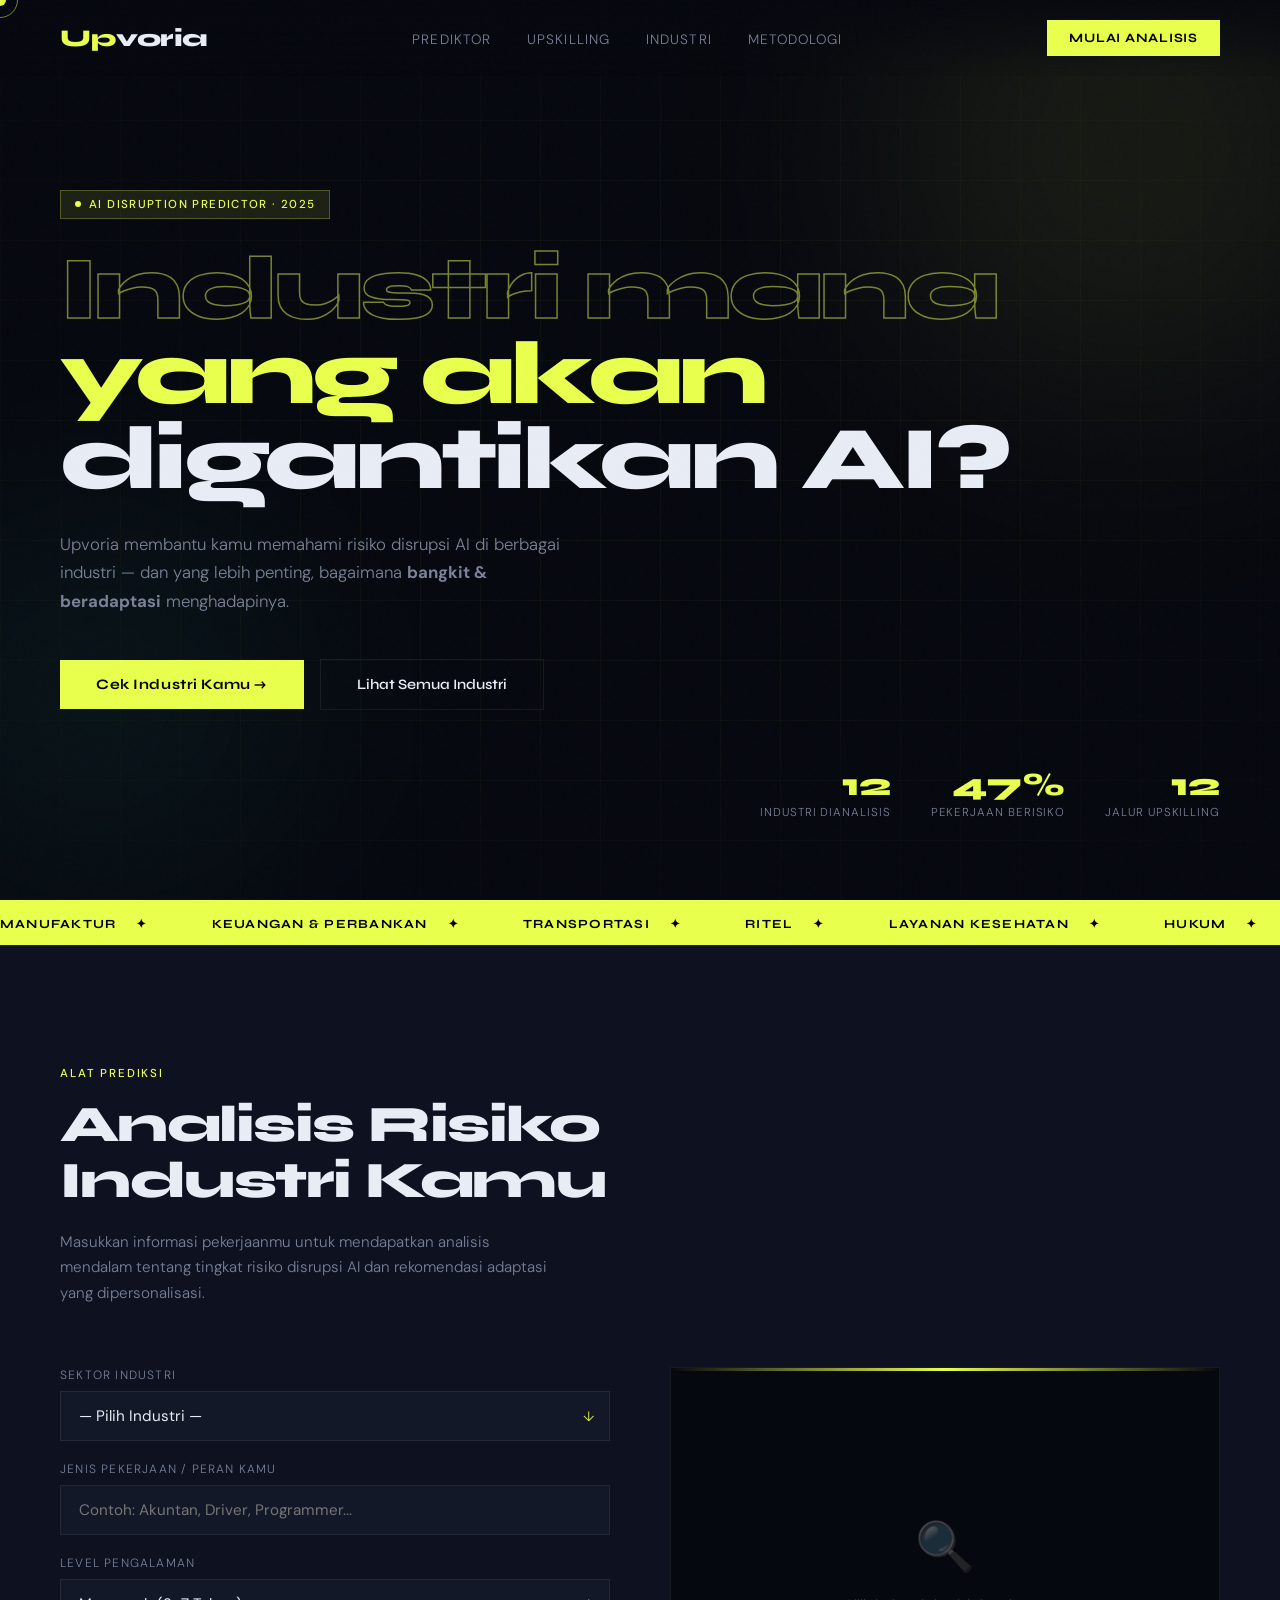
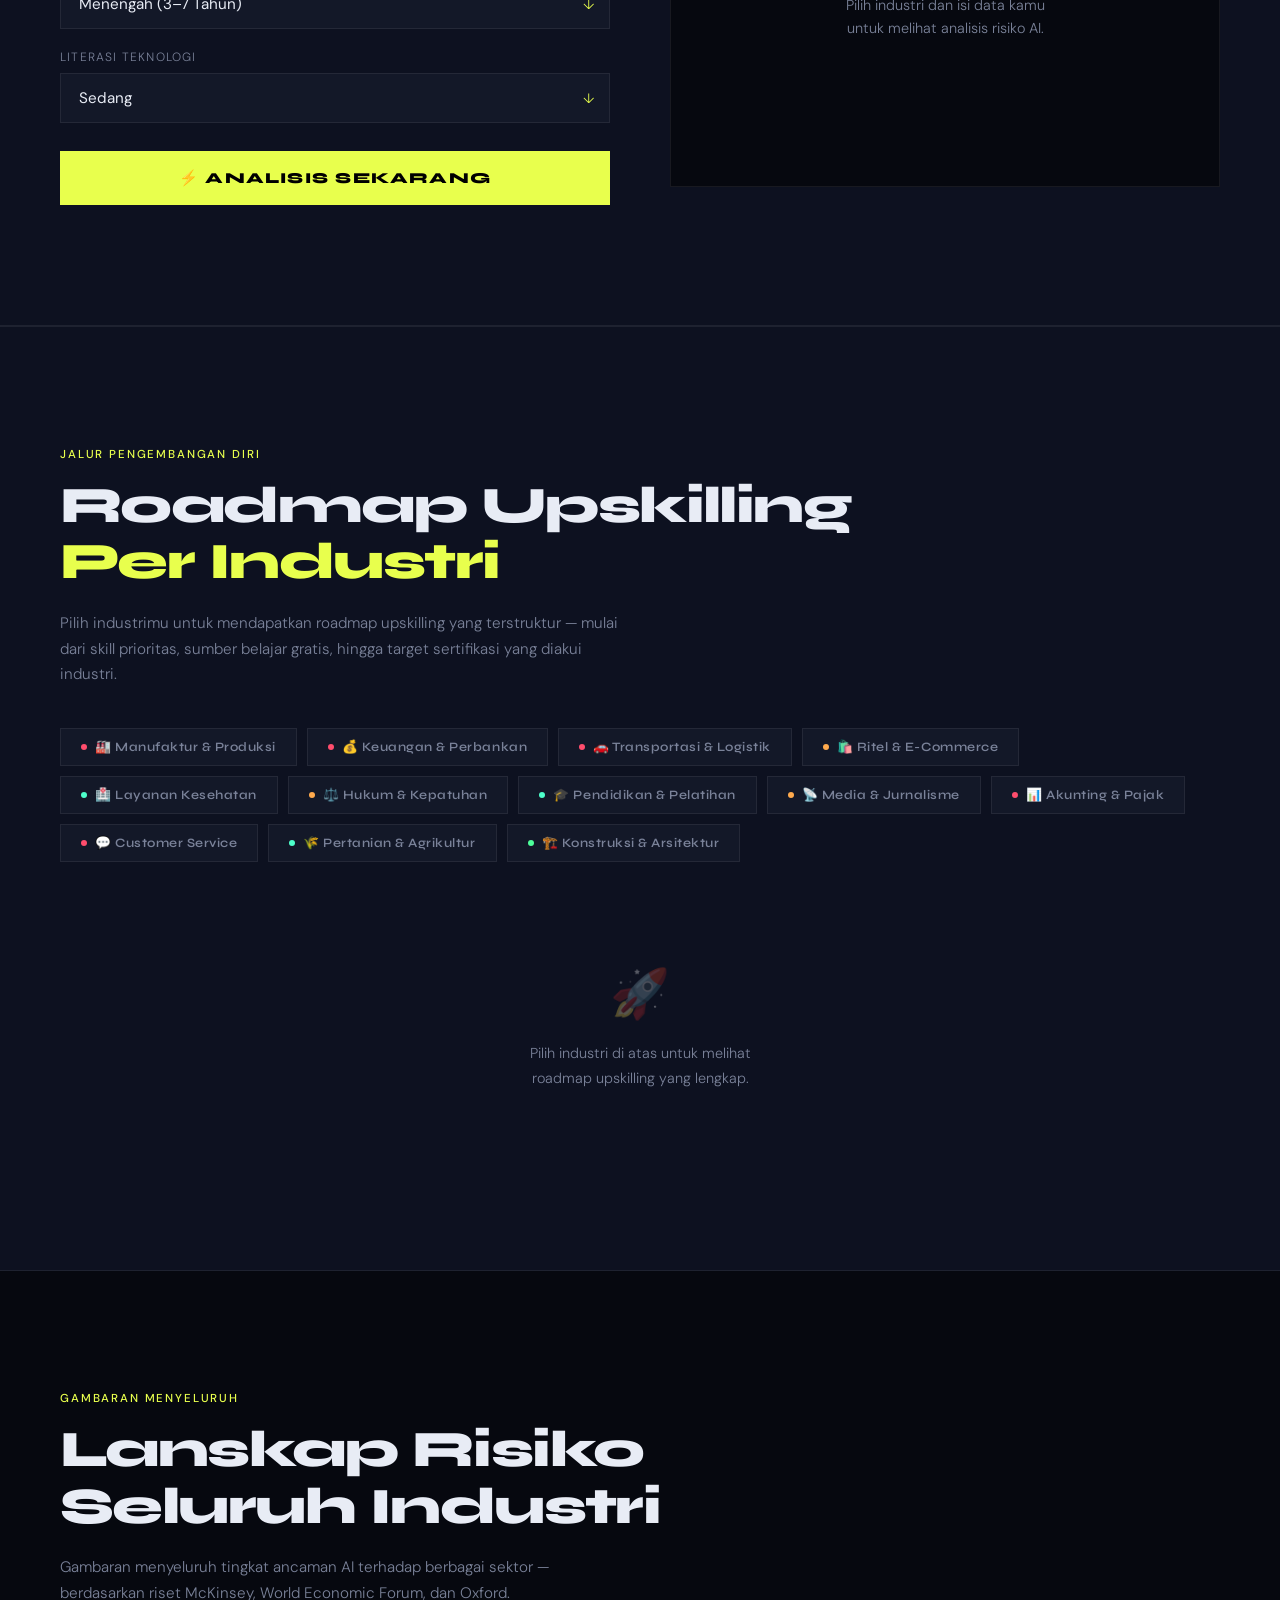
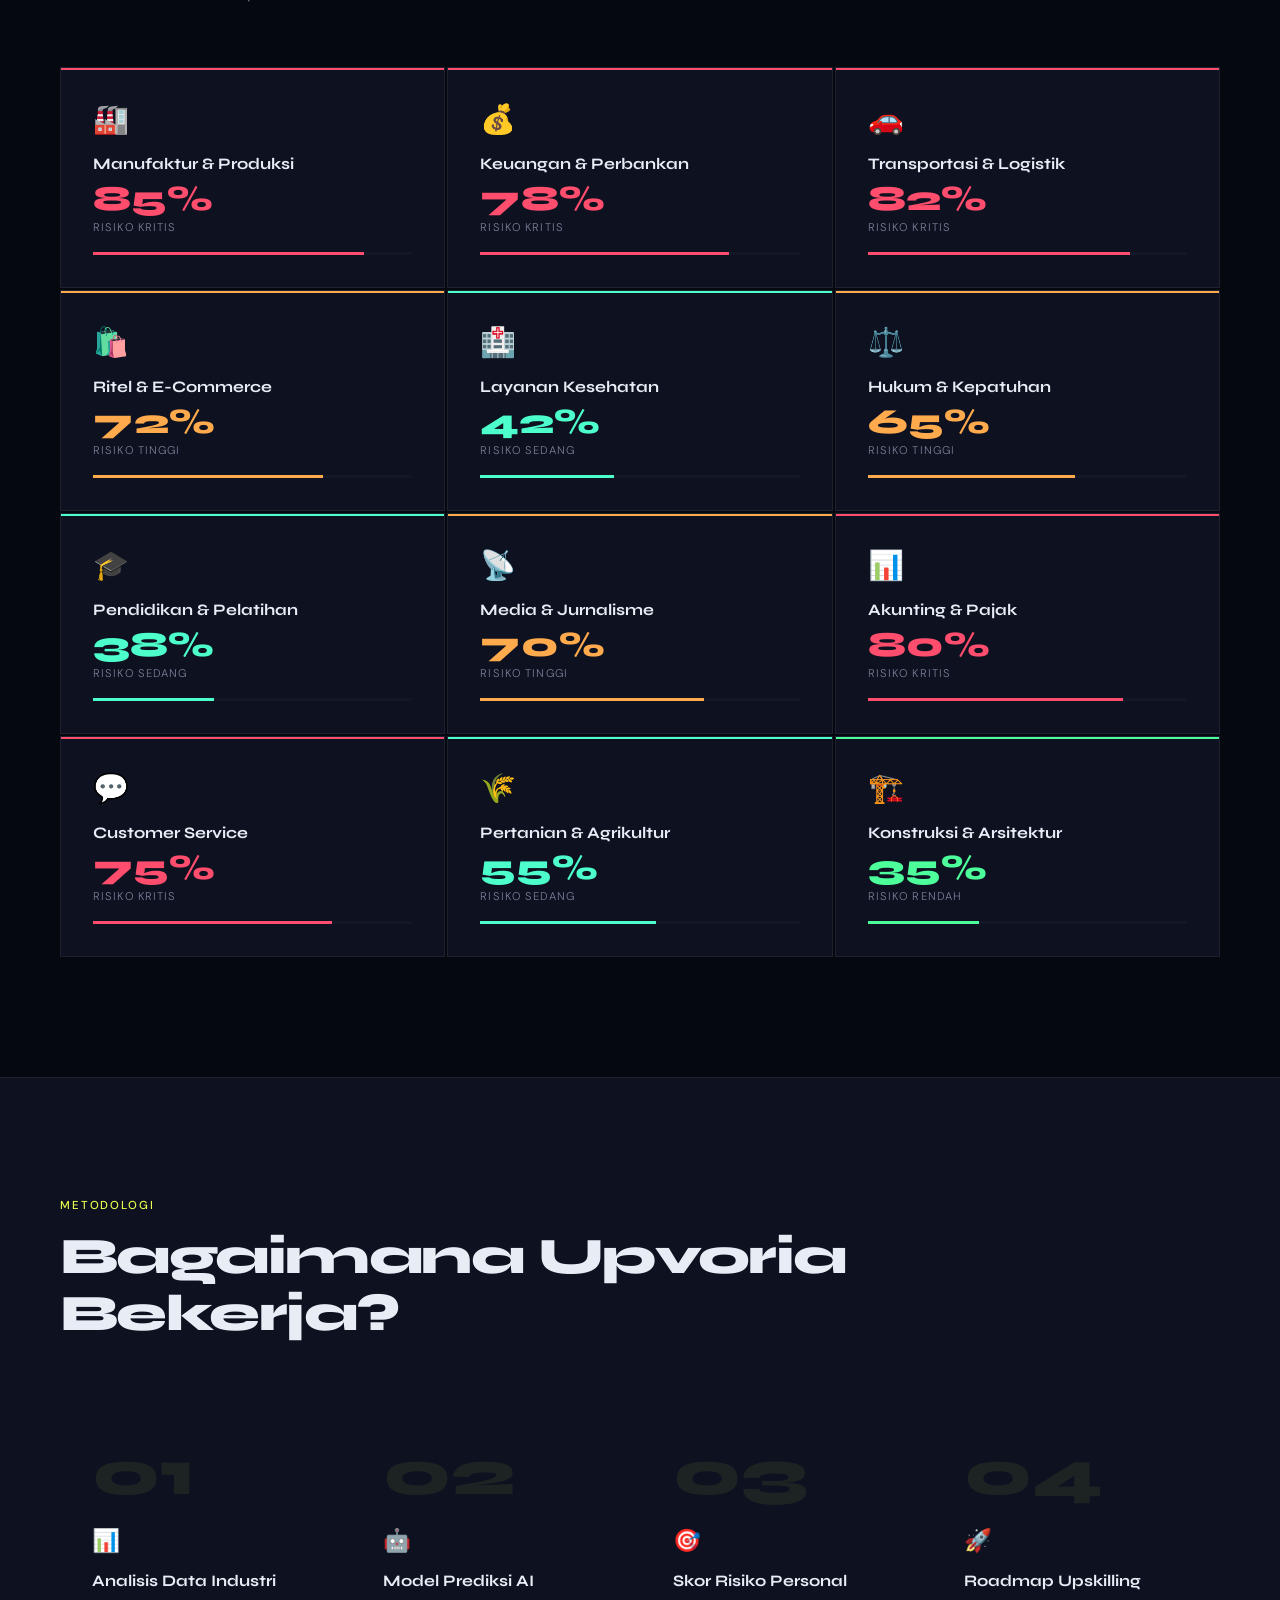
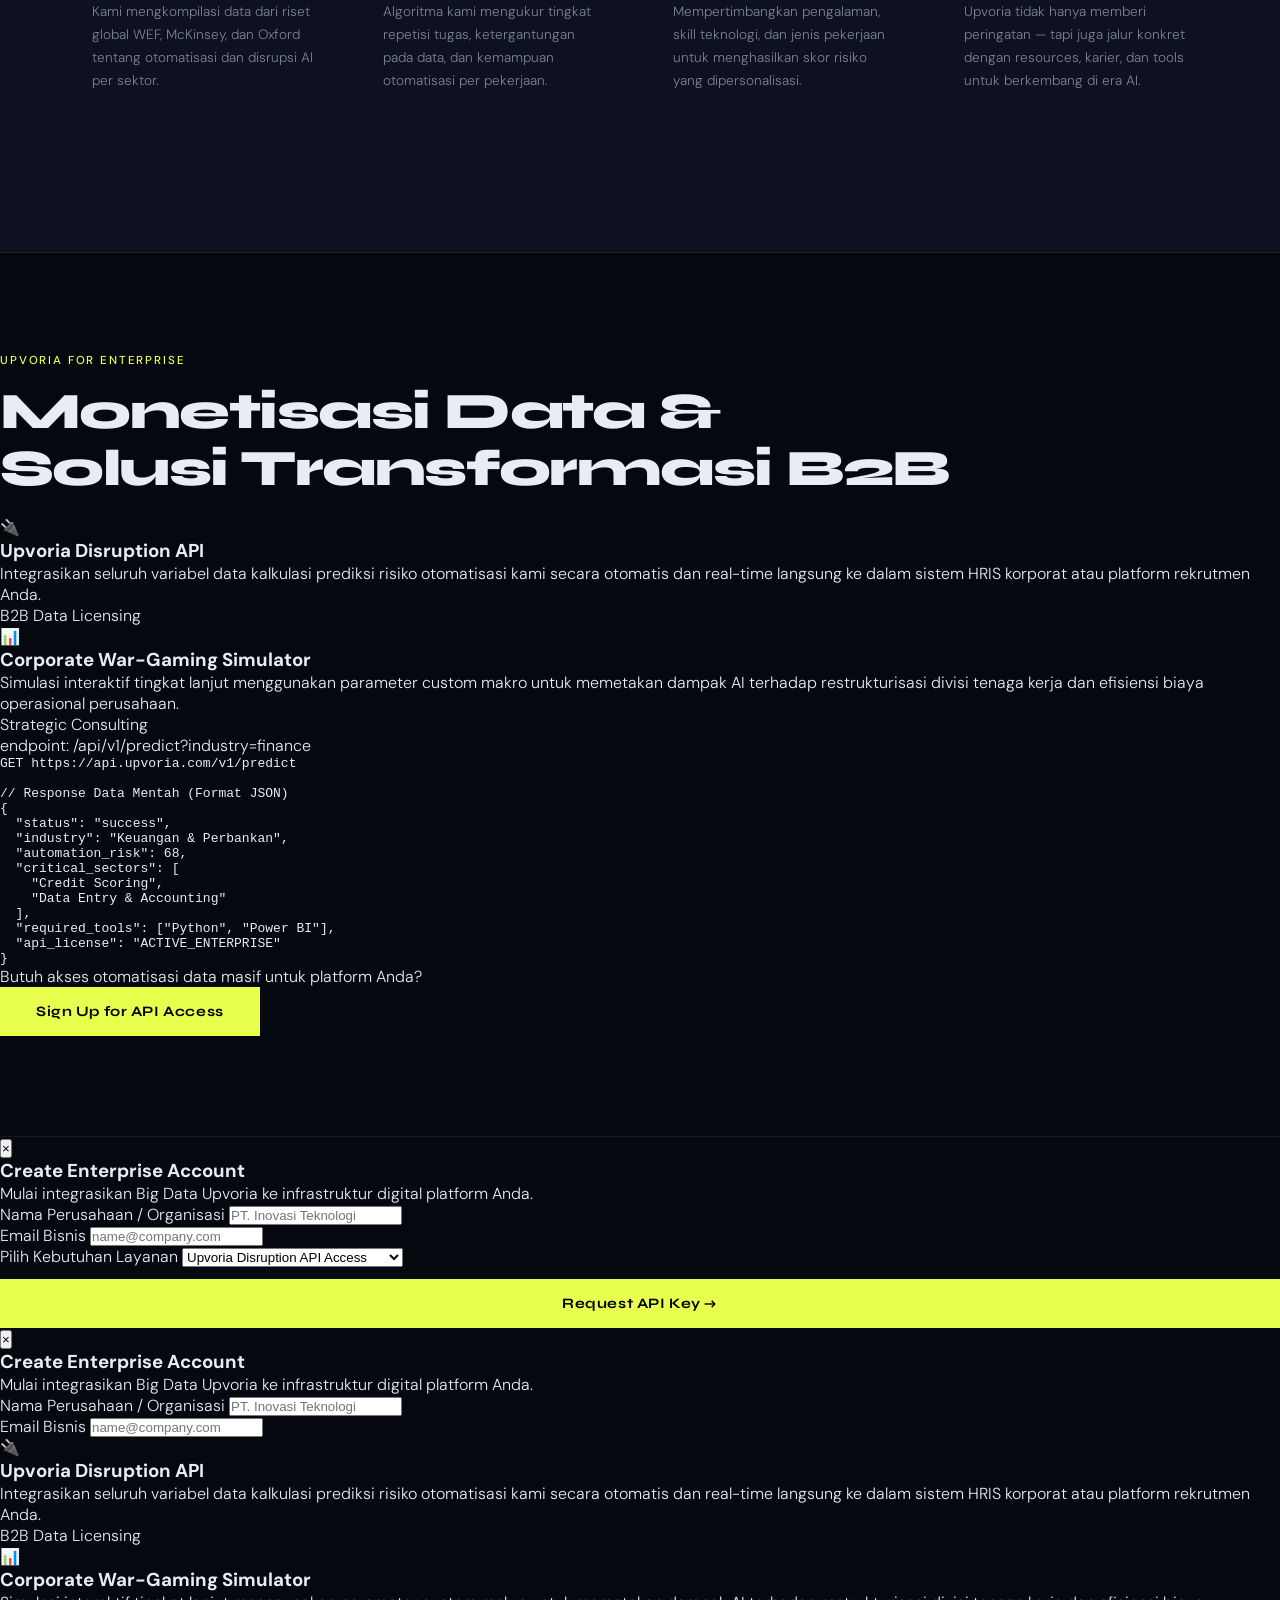
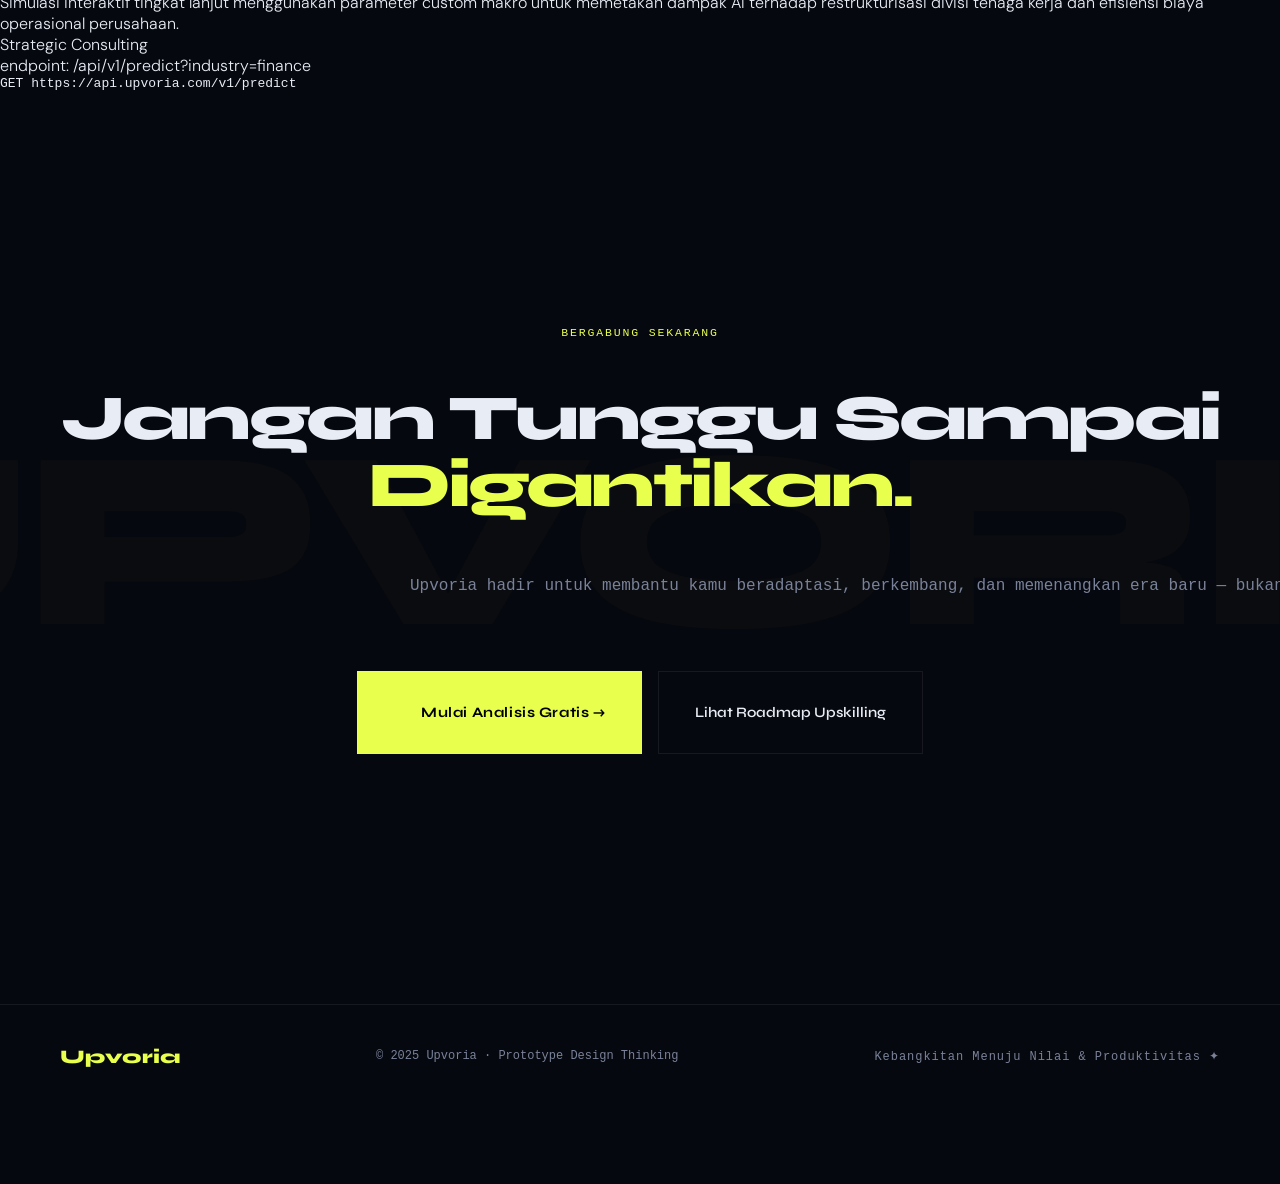
==== commit 15a9f5e2: "Update index.html" ====
--- a/index.html
+++ b/index.html
@@ -301,6 +301,137 @@
       </div>
     </div>
   </section>
+    
+    <section id="monetization" style="padding: 100px 0; border-bottom: 1px solid var(--border);">
+    <p class="section-label reveal">Upvoria for Enterprise</p>
+    <h2 class="section-title reveal">Monetisasi Data &<br>Solusi Transformasi B2B</h2>
+    
+    <div class="b2b-layout">
+      <div class="b2b-info reveal">
+        <div class="b2b-card">
+          <div class="b2b-icon">🔌</div>
+          <div class="b2b-meta">
+            <h3>Upvoria Disruption API</h3>
+            <p>Integrasikan seluruh variabel data kalkulasi prediksi risiko otomatisasi kami secara otomatis dan real-time langsung ke dalam sistem HRIS korporat atau platform rekrutmen Anda.</p>
+            <span class="b2b-tag">B2B Data Licensing</span>
+          </div>
+        </div>
+
+        <div class="b2b-card">
+          <div class="b2b-icon">📊</div>
+          <div class="b2b-meta">
+            <h3>Corporate War-Gaming Simulator</h3>
+            <p>Simulasi interaktif tingkat lanjut menggunakan parameter custom makro untuk memetakan dampak AI terhadap restrukturisasi divisi tenaga kerja dan efisiensi biaya operasional perusahaan.</p>
+            <span class="b2b-tag">Strategic Consulting</span>
+          </div>
+        </div>
+      </div>
+
+      <div class="b2b-visual reveal reveal-delay-2">
+        <div class="code-window">
+          <div class="code-header">
+            <span class="dot"></span><span class="dot"></span><span class="dot"></span>
+            <span class="code-title">endpoint: /api/v1/predict?industry=finance</span>
+          </div>
+          <pre class="code-body"><code><span class="c-key">GET</span> https://api.upvoria.com/v1/predict
+
+<span class="c-comment">// Response Data Mentah (Format JSON)</span>
+{
+  <span class="c-attr">"status"</span>: <span class="c-string">"success"</span>,
+  <span class="c-attr">"industry"</span>: <span class="c-string">"Keuangan & Perbankan"</span>,
+  <span class="c-attr">"automation_risk"</span>: <span class="c-num">68</span>,
+  <span class="c-attr">"critical_sectors"</span>: [
+    <span class="c-string">"Credit Scoring"</span>, 
+    <span class="c-string">"Data Entry & Accounting"</span>
+  ],
+  <span class="c-attr">"required_tools"</span>: [<span class="c-string">"Python"</span>, <span class="c-string">"Power BI"</span>],
+  <span class="c-api">"api_license"</span>: <span class="c-string">"ACTIVE_ENTERPRISE"</span>
+}</code></pre>
+        </div>
+        <div class="b2b-cta-box">
+          <p>Butuh akses otomatisasi data masif untuk platform Anda?</p>
+          <button class="btn-primary" id="openSignupBtn"><span>Sign Up for API Access</span></button>
+        </div>
+      </div>
+    </div>
+  </section>
+
+  <div id="signupModal" class="modal-overlay">
+    <div class="modal-content">
+      <button class="modal-close" id="closeSignupBtn">&times;</button>
+      <div class="modal-header">
+        <h3>Create Enterprise Account</h3>
+        <p>Mulai integrasikan Big Data Upvoria ke infrastruktur digital platform Anda.</p>
+      </div>
+      <form class="modal-form" onsubmit="event.preventDefault(); alert('Registrasi Prototipe Berhasil! Mengalihkan ke Dashboard Premium...'); window.location.href='dashboard.html';">
+        <div class="form-group">
+          <label>Nama Perusahaan / Organisasi</label>
+          <input type="text" placeholder="PT. Inovasi Teknologi" required>
+        </div>
+        <div class="form-group">
+          <label>Email Bisnis</label>
+          <input type="email" placeholder="name@company.com" required>
+        </div>
+        <div class="form-group">
+          <label>Pilih Kebutuhan Layanan</label>
+          <select required>
+            <option value="api">Upvoria Disruption API Access</option>
+            <option value="simulator">Corporate War-Gaming Simulator</option>
+            <option value="both">Keduanya (Full Enterprise Suite)</option>
+          </select>
+        </div>
+        <button type="submit" class="btn-primary" style="width: 100%; margin-top: 12px;">
+          <span>Request API Key →</span>
+        </button>
+      </form>
+    </div>
+  </div>
+
+  <div id="signupModal" class="modal-overlay">
+    <div class="modal-content">
+      <button class="modal-close" id="closeSignupBtn">&times;</button>
+      <div class="modal-header">
+        <h3>Create Enterprise Account</h3>
+        <p>Mulai integrasikan Big Data Upvoria ke infrastruktur digital platform Anda.</p>
+      </div>
+      <form class="modal-form" onsubmit="event.preventDefault(); alert('Registrasi Prototipe Berhasil!');">
+        <div class="form-group">
+          <label>Nama Perusahaan / Organisasi</label>
+          <input type="text" placeholder="PT. Inovasi Teknologi" required>
+        </div>
+        <div class="form-group">
+          <label>Email Bisnis</label>
+          <input type="email" placeholder="name@company.com" required>
+        </div>
+
+    <div class="b2b-layout">
+      <div class="b2b-info reveal">
+        <div class="b2b-card">
+          <div class="b2b-icon">🔌</div>
+          <div class="b2b-meta">
+            <h3>Upvoria Disruption API</h3>
+            <p>Integrasikan seluruh variabel data kalkulasi prediksi risiko otomatisasi kami secara otomatis dan real-time langsung ke dalam sistem HRIS korporat atau platform rekrutmen Anda.</p>
+            <span class="b2b-tag">B2B Data Licensing</span>
+          </div>
+        </div>
+
+        <div class="b2b-card">
+          <div class="b2b-icon">📊</div>
+          <div class="b2b-meta">
+            <h3>Corporate War-Gaming Simulator</h3>
+            <p>Simulasi interaktif tingkat lanjut menggunakan parameter custom makro untuk memetakan dampak AI terhadap restrukturisasi divisi tenaga kerja dan efisiensi biaya operasional perusahaan.</p>
+            <span class="b2b-tag">Strategic Consulting</span>
+          </div>
+        </div>
+      </div>
+
+      <div class="b2b-visual reveal reveal-delay-2">
+        <div class="code-window">
+          <div class="code-header">
+            <span class="dot"></span><span class="dot"></span><span class="dot"></span>
+            <span class="code-title">endpoint: /api/v1/predict?industry=finance</span>
+          </div>
+          <pre class="code-body"><code><span class="c-key">GET</span> https://api.upvoria.com/v1/predict
 
   <!-- CTA -->
   <section id="cta">
@@ -324,4 +455,4 @@
 
   <script src="script.js"></script>
 </body>
-</html>+</html>
